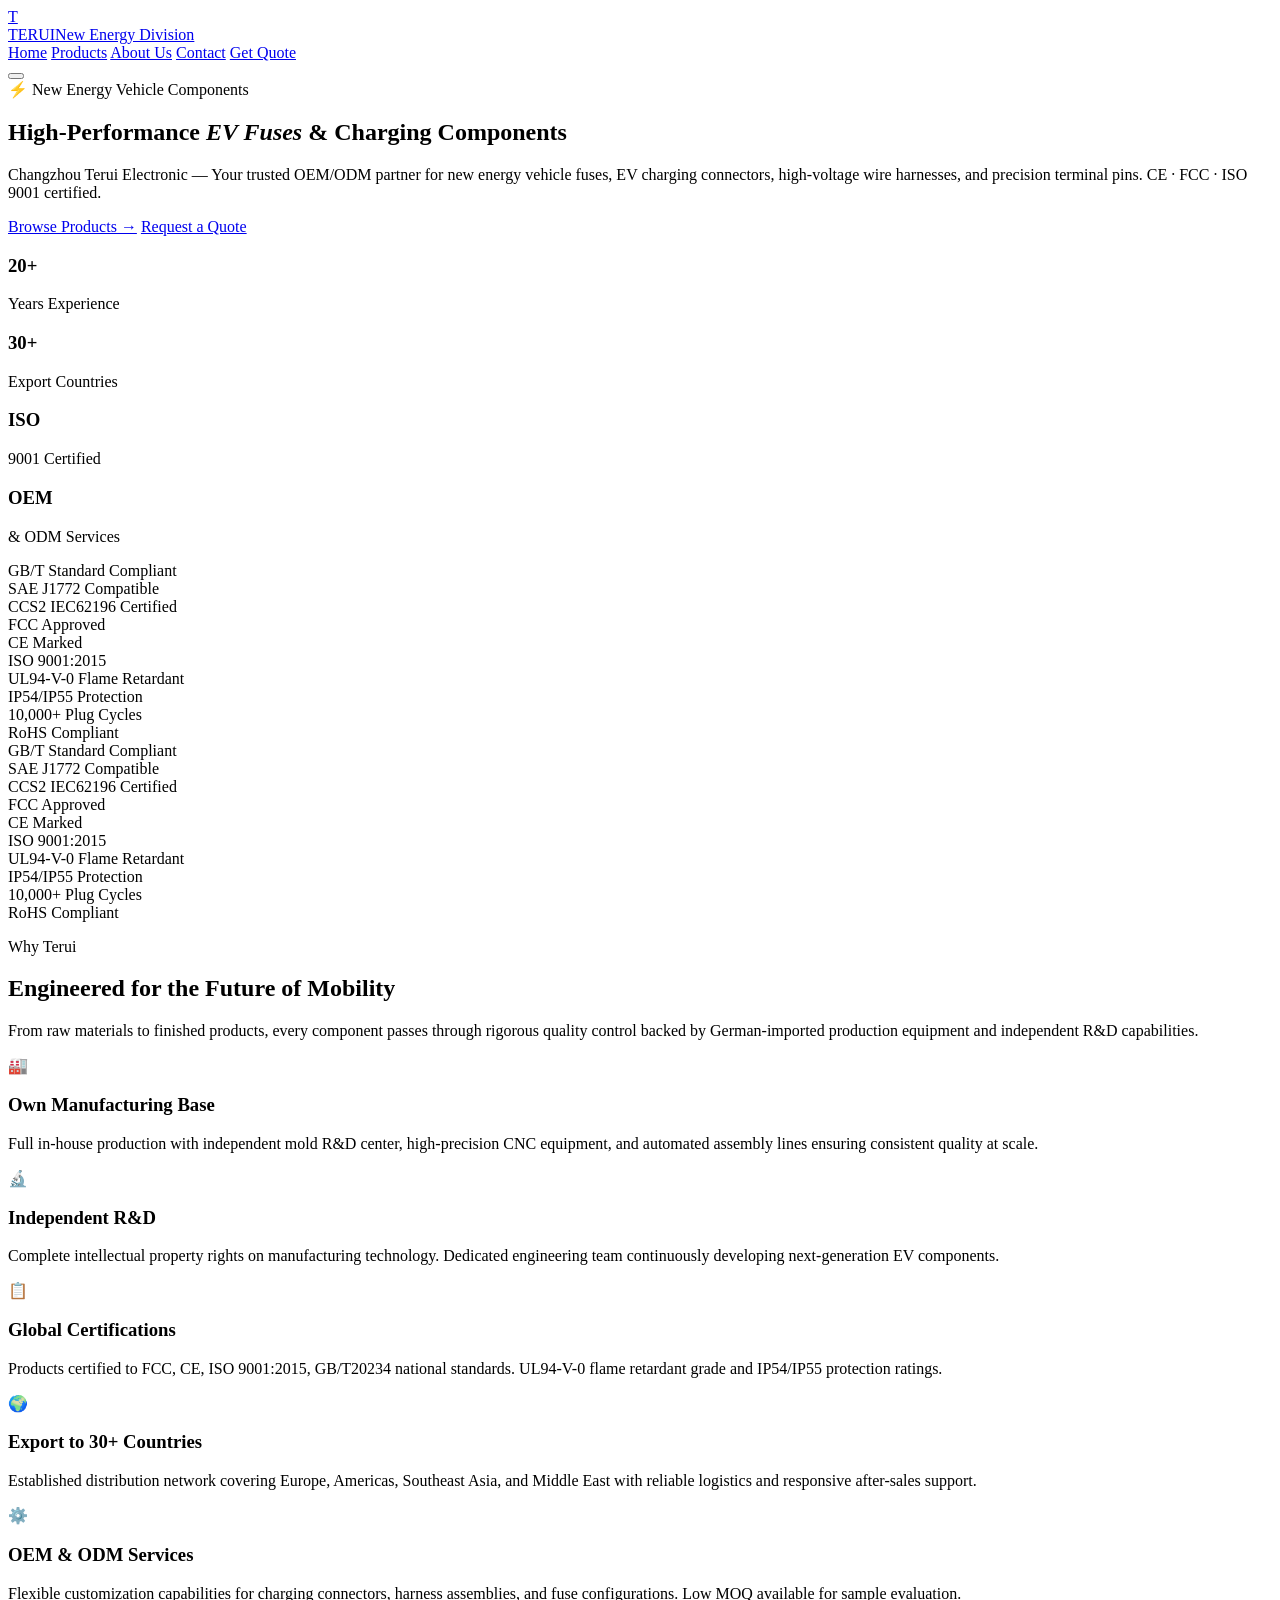
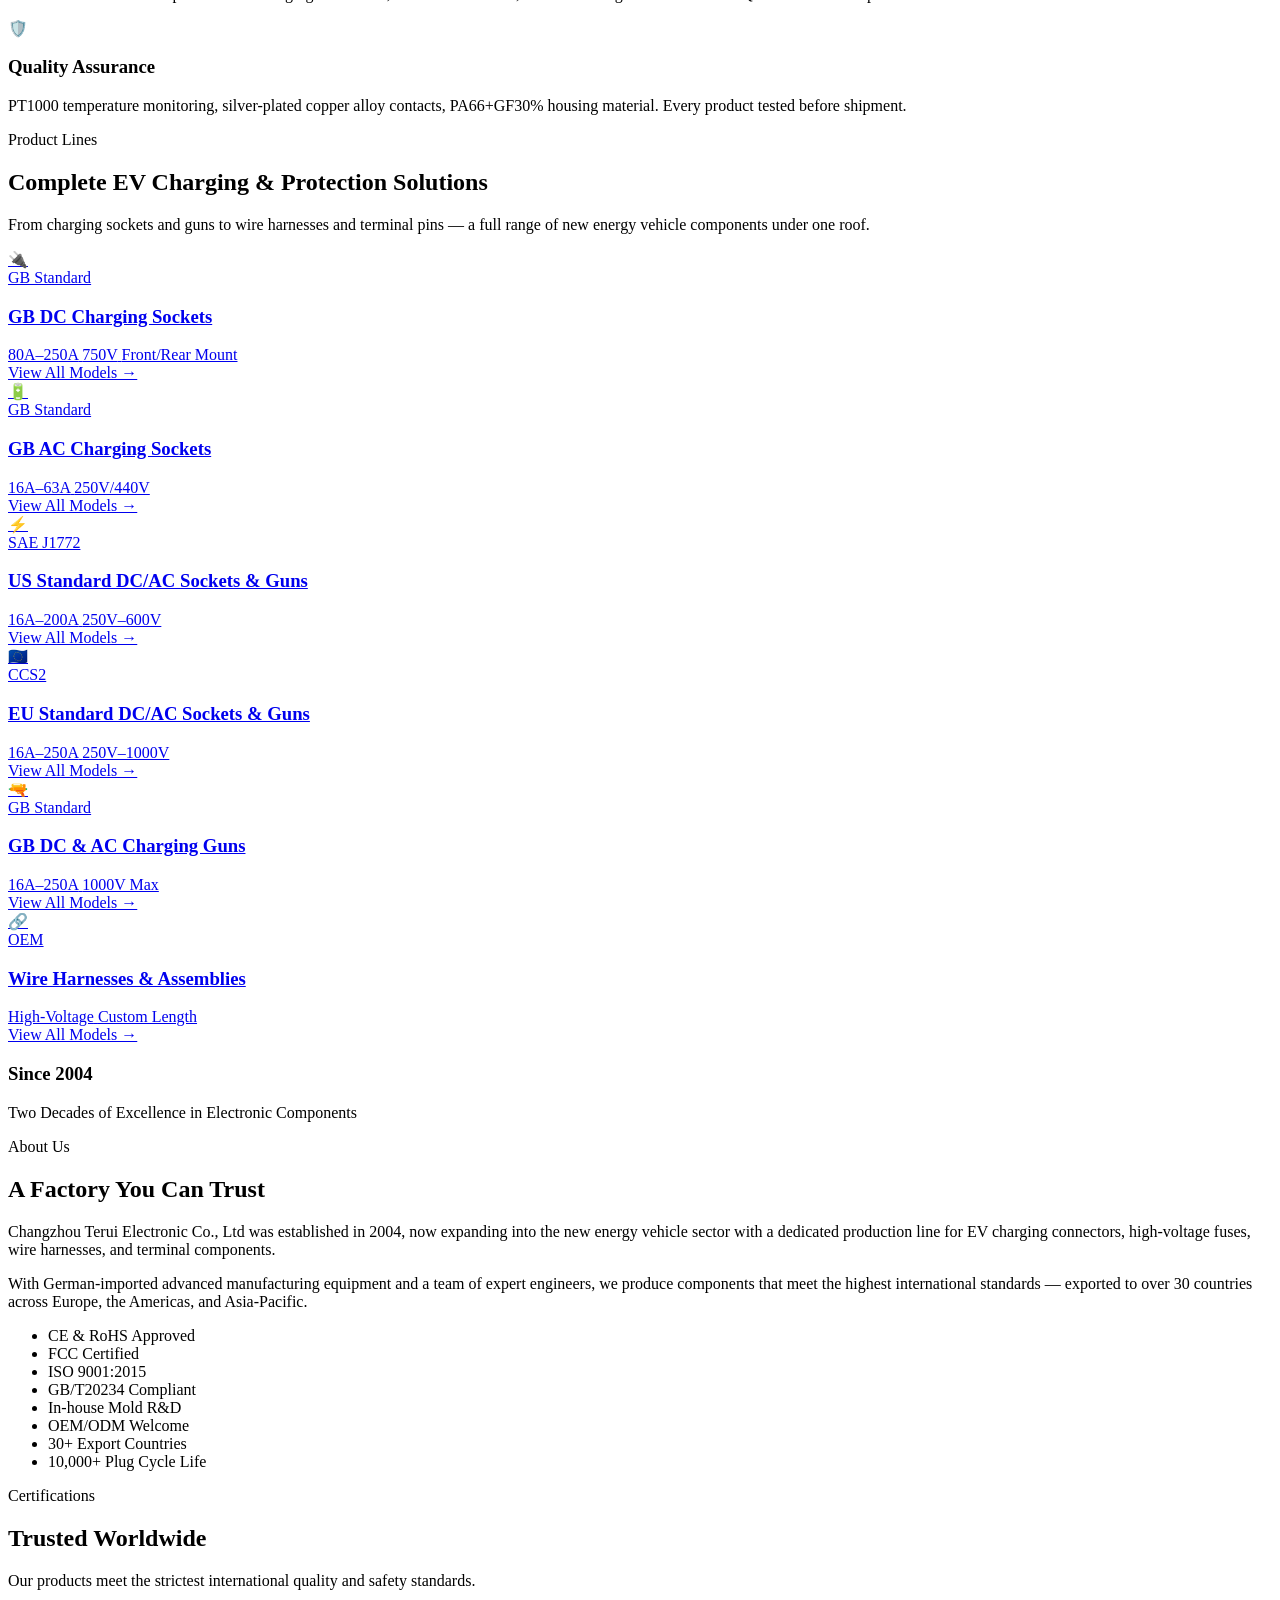
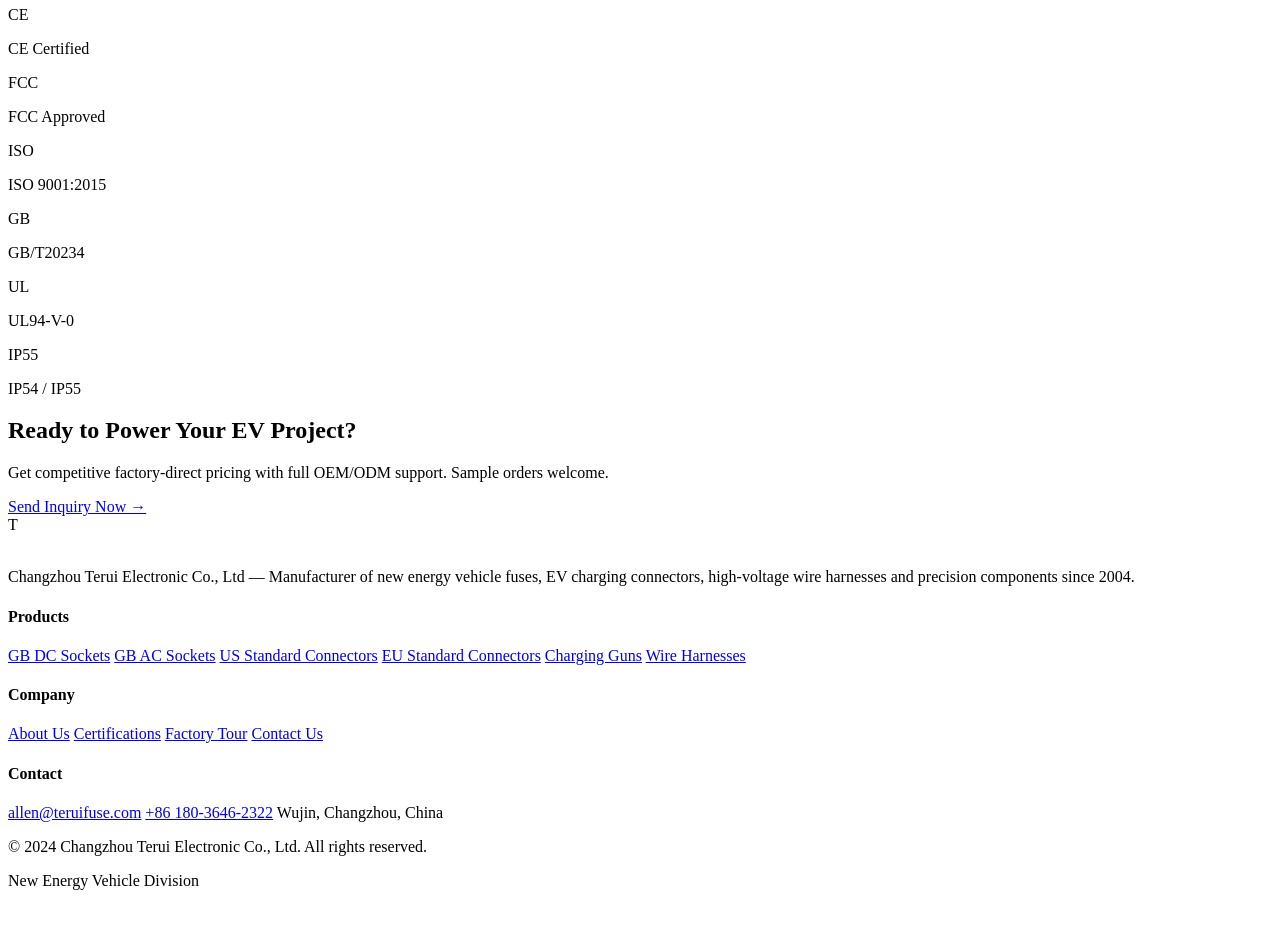
==== index.html @ 3b70ac7d "Add files via upload" ====
<!DOCTYPE html>
<html lang="en">
<head>
  <meta charset="UTF-8">
  <meta name="viewport" content="width=device-width, initial-scale=1.0">
  <title>Changzhou Terui Electronic — New Energy Vehicle Fuse Manufacturer</title>
  <meta name="description" content="Leading manufacturer of new energy vehicle fuses, EV charging connectors, high-voltage wire harnesses, and terminal pins. CE, FCC, ISO 9001 certified. OEM/ODM welcome.">
  <meta name="keywords" content="EV fuse, new energy vehicle fuse, high-voltage fuse, EV charging connector, GB DC socket, CCS2 connector, wire harness, automotive fuse manufacturer, China fuse factory">
  <link rel="stylesheet" href="css/style.css">
  <link rel="icon" type="image/svg+xml" href="data:image/svg+xml,%3Csvg xmlns='http://www.w3.org/2000/svg' viewBox='0 0 32 32'%3E%3Crect width='32' height='32' rx='8' fill='%230B6E4F'/%3E%3Ctext x='50%25' y='55%25' dominant-baseline='middle' text-anchor='middle' font-family='sans-serif' font-weight='800' font-size='16' fill='white'%3ET%3C/text%3E%3C/svg%3E">
</head>
<body>

<!-- HEADER -->
<header class="site-header">
  <div class="container">
    <nav class="nav-inner">
      <a href="index.html" class="logo">
        <div class="logo-icon">T</div>
        <div class="logo-text">TERUI<span>New Energy Division</span></div>
      </a>
      <div class="nav-links">
        <a href="index.html" class="nav-link">Home</a>
        <a href="products.html" class="nav-link">Products</a>
        <a href="about.html" class="nav-link">About Us</a>
        <a href="contact.html" class="nav-link">Contact</a>
        <a href="contact.html" class="nav-link nav-cta">Get Quote</a>
      </div>
      <button class="mobile-toggle" aria-label="Menu">
        <span></span><span></span><span></span>
      </button>
    </nav>
  </div>
</header>

<!-- HERO -->
<section class="hero">
  <div class="hero-grid"></div>
  <div class="hero-glow"></div>
  <div class="container">
    <div class="hero-content">
      <div class="hero-badge">⚡ New Energy Vehicle Components</div>
      <h1>High-Performance <em>EV Fuses</em> & Charging Components</h1>
      <p class="hero-desc">Changzhou Terui Electronic — Your trusted OEM/ODM partner for new energy vehicle fuses, EV charging connectors, high-voltage wire harnesses, and precision terminal pins. CE · FCC · ISO 9001 certified.</p>
      <div class="hero-actions">
        <a href="products.html" class="btn btn-primary">Browse Products →</a>
        <a href="contact.html" class="btn btn-outline">Request a Quote</a>
      </div>
      <div class="hero-stats">
        <div class="hero-stat">
          <h3>20+</h3>
          <p>Years Experience</p>
        </div>
        <div class="hero-stat">
          <h3>30+</h3>
          <p>Export Countries</p>
        </div>
        <div class="hero-stat">
          <h3>ISO</h3>
          <p>9001 Certified</p>
        </div>
        <div class="hero-stat">
          <h3>OEM</h3>
          <p>& ODM Services</p>
        </div>
      </div>
    </div>
  </div>
</section>

<!-- TRUST MARQUEE -->
<div class="marquee-wrapper">
  <div class="marquee-track">
    <div class="marquee-item"><span class="marquee-dot"></span>GB/T Standard Compliant</div>
    <div class="marquee-item"><span class="marquee-dot"></span>SAE J1772 Compatible</div>
    <div class="marquee-item"><span class="marquee-dot"></span>CCS2 IEC62196 Certified</div>
    <div class="marquee-item"><span class="marquee-dot"></span>FCC Approved</div>
    <div class="marquee-item"><span class="marquee-dot"></span>CE Marked</div>
    <div class="marquee-item"><span class="marquee-dot"></span>ISO 9001:2015</div>
    <div class="marquee-item"><span class="marquee-dot"></span>UL94-V-0 Flame Retardant</div>
    <div class="marquee-item"><span class="marquee-dot"></span>IP54/IP55 Protection</div>
    <div class="marquee-item"><span class="marquee-dot"></span>10,000+ Plug Cycles</div>
    <div class="marquee-item"><span class="marquee-dot"></span>RoHS Compliant</div>
    <!-- duplicate for seamless loop -->
    <div class="marquee-item"><span class="marquee-dot"></span>GB/T Standard Compliant</div>
    <div class="marquee-item"><span class="marquee-dot"></span>SAE J1772 Compatible</div>
    <div class="marquee-item"><span class="marquee-dot"></span>CCS2 IEC62196 Certified</div>
    <div class="marquee-item"><span class="marquee-dot"></span>FCC Approved</div>
    <div class="marquee-item"><span class="marquee-dot"></span>CE Marked</div>
    <div class="marquee-item"><span class="marquee-dot"></span>ISO 9001:2015</div>
    <div class="marquee-item"><span class="marquee-dot"></span>UL94-V-0 Flame Retardant</div>
    <div class="marquee-item"><span class="marquee-dot"></span>IP54/IP55 Protection</div>
    <div class="marquee-item"><span class="marquee-dot"></span>10,000+ Plug Cycles</div>
    <div class="marquee-item"><span class="marquee-dot"></span>RoHS Compliant</div>
  </div>
</div>

<!-- WHY CHOOSE US -->
<section class="section" id="features">
  <div class="container">
    <div class="section-header fade-up">
      <p class="section-label">Why Terui</p>
      <h2 class="section-title">Engineered for the Future of Mobility</h2>
      <p class="section-desc">From raw materials to finished products, every component passes through rigorous quality control backed by German-imported production equipment and independent R&D capabilities.</p>
    </div>
    <div class="features-grid">
      <div class="feature-card fade-up">
        <div class="feature-icon">🏭</div>
        <h3>Own Manufacturing Base</h3>
        <p>Full in-house production with independent mold R&D center, high-precision CNC equipment, and automated assembly lines ensuring consistent quality at scale.</p>
      </div>
      <div class="feature-card fade-up">
        <div class="feature-icon">🔬</div>
        <h3>Independent R&D</h3>
        <p>Complete intellectual property rights on manufacturing technology. Dedicated engineering team continuously developing next-generation EV components.</p>
      </div>
      <div class="feature-card fade-up">
        <div class="feature-icon">📋</div>
        <h3>Global Certifications</h3>
        <p>Products certified to FCC, CE, ISO 9001:2015, GB/T20234 national standards. UL94-V-0 flame retardant grade and IP54/IP55 protection ratings.</p>
      </div>
      <div class="feature-card fade-up">
        <div class="feature-icon">🌍</div>
        <h3>Export to 30+ Countries</h3>
        <p>Established distribution network covering Europe, Americas, Southeast Asia, and Middle East with reliable logistics and responsive after-sales support.</p>
      </div>
      <div class="feature-card fade-up">
        <div class="feature-icon">⚙️</div>
        <h3>OEM & ODM Services</h3>
        <p>Flexible customization capabilities for charging connectors, harness assemblies, and fuse configurations. Low MOQ available for sample evaluation.</p>
      </div>
      <div class="feature-card fade-up">
        <div class="feature-icon">🛡️</div>
        <h3>Quality Assurance</h3>
        <p>PT1000 temperature monitoring, silver-plated copper alloy contacts, PA66+GF30% housing material. Every product tested before shipment.</p>
      </div>
    </div>
  </div>
</section>

<!-- PRODUCT CATEGORIES -->
<section class="section section-gray" id="products">
  <div class="container">
    <div class="section-header fade-up">
      <p class="section-label">Product Lines</p>
      <h2 class="section-title">Complete EV Charging & Protection Solutions</h2>
      <p class="section-desc">From charging sockets and guns to wire harnesses and terminal pins — a full range of new energy vehicle components under one roof.</p>
    </div>
    <div class="products-grid">
      <a href="products.html#dc-sockets" class="product-card fade-up">
        <div class="product-thumb">
          <div class="product-icon">🔌</div>
          <span class="product-badge">GB Standard</span>
        </div>
        <div class="product-info">
          <h3>GB DC Charging Sockets</h3>
          <div class="product-specs">
            <span class="product-spec">80A–250A</span>
            <span class="product-spec">750V</span>
            <span class="product-spec">Front/Rear Mount</span>
          </div>
          <span class="product-link">View All Models →</span>
        </div>
      </a>
      <a href="products.html#ac-sockets" class="product-card fade-up">
        <div class="product-thumb">
          <div class="product-icon">🔋</div>
          <span class="product-badge">GB Standard</span>
        </div>
        <div class="product-info">
          <h3>GB AC Charging Sockets</h3>
          <div class="product-specs">
            <span class="product-spec">16A–63A</span>
            <span class="product-spec">250V/440V</span>
          </div>
          <span class="product-link">View All Models →</span>
        </div>
      </a>
      <a href="products.html#us-standard" class="product-card fade-up">
        <div class="product-thumb">
          <div class="product-icon">⚡</div>
          <span class="product-badge">SAE J1772</span>
        </div>
        <div class="product-info">
          <h3>US Standard DC/AC Sockets & Guns</h3>
          <div class="product-specs">
            <span class="product-spec">16A–200A</span>
            <span class="product-spec">250V–600V</span>
          </div>
          <span class="product-link">View All Models →</span>
        </div>
      </a>
      <a href="products.html#eu-standard" class="product-card fade-up">
        <div class="product-thumb">
          <div class="product-icon">🇪🇺</div>
          <span class="product-badge">CCS2</span>
        </div>
        <div class="product-info">
          <h3>EU Standard DC/AC Sockets & Guns</h3>
          <div class="product-specs">
            <span class="product-spec">16A–250A</span>
            <span class="product-spec">250V–1000V</span>
          </div>
          <span class="product-link">View All Models →</span>
        </div>
      </a>
      <a href="products.html#dc-guns" class="product-card fade-up">
        <div class="product-thumb">
          <div class="product-icon">🔫</div>
          <span class="product-badge">GB Standard</span>
        </div>
        <div class="product-info">
          <h3>GB DC & AC Charging Guns</h3>
          <div class="product-specs">
            <span class="product-spec">16A–250A</span>
            <span class="product-spec">1000V Max</span>
          </div>
          <span class="product-link">View All Models →</span>
        </div>
      </a>
      <a href="products.html#harness" class="product-card fade-up">
        <div class="product-thumb">
          <div class="product-icon">🔗</div>
          <span class="product-badge">OEM</span>
        </div>
        <div class="product-info">
          <h3>Wire Harnesses & Assemblies</h3>
          <div class="product-specs">
            <span class="product-spec">High-Voltage</span>
            <span class="product-spec">Custom Length</span>
          </div>
          <span class="product-link">View All Models →</span>
        </div>
      </a>
    </div>
  </div>
</section>

<!-- ABOUT SECTION -->
<section class="section" id="about">
  <div class="container">
    <div class="about-grid">
      <div class="about-image fade-up">
        <div class="about-image-text">
          <h3>Since 2004</h3>
          <p>Two Decades of Excellence in Electronic Components</p>
        </div>
      </div>
      <div class="about-content fade-up">
        <p class="section-label">About Us</p>
        <h2>A Factory You Can Trust</h2>
        <p>Changzhou Terui Electronic Co., Ltd was established in 2004, now expanding into the new energy vehicle sector with a dedicated production line for EV charging connectors, high-voltage fuses, wire harnesses, and terminal components.</p>
        <p>With German-imported advanced manufacturing equipment and a team of expert engineers, we produce components that meet the highest international standards — exported to over 30 countries across Europe, the Americas, and Asia-Pacific.</p>
        <ul class="about-list">
          <li>CE & RoHS Approved</li>
          <li>FCC Certified</li>
          <li>ISO 9001:2015</li>
          <li>GB/T20234 Compliant</li>
          <li>In-house Mold R&D</li>
          <li>OEM/ODM Welcome</li>
          <li>30+ Export Countries</li>
          <li>10,000+ Plug Cycle Life</li>
        </ul>
      </div>
    </div>
  </div>
</section>

<!-- CERTIFICATIONS -->
<section class="section section-dark">
  <div class="container">
    <div class="section-header fade-up">
      <p class="section-label">Certifications</p>
      <h2 class="section-title">Trusted Worldwide</h2>
      <p class="section-desc">Our products meet the strictest international quality and safety standards.</p>
    </div>
    <div class="cert-row fade-up">
      <div class="cert-item">
        <div class="cert-icon">CE</div>
        <p>CE Certified</p>
      </div>
      <div class="cert-item">
        <div class="cert-icon">FCC</div>
        <p>FCC Approved</p>
      </div>
      <div class="cert-item">
        <div class="cert-icon">ISO</div>
        <p>ISO 9001:2015</p>
      </div>
      <div class="cert-item">
        <div class="cert-icon">GB</div>
        <p>GB/T20234</p>
      </div>
      <div class="cert-item">
        <div class="cert-icon">UL</div>
        <p>UL94-V-0</p>
      </div>
      <div class="cert-item">
        <div class="cert-icon">IP55</div>
        <p>IP54 / IP55</p>
      </div>
    </div>
  </div>
</section>

<!-- CTA -->
<section class="section">
  <div class="container">
    <div class="cta-banner fade-up">
      <h2>Ready to Power Your EV Project?</h2>
      <p>Get competitive factory-direct pricing with full OEM/ODM support. Sample orders welcome.</p>
      <a href="contact.html" class="btn btn-primary">Send Inquiry Now →</a>
    </div>
  </div>
</section>

<!-- FOOTER -->
<footer class="site-footer">
  <div class="container">
    <div class="footer-grid">
      <div class="footer-brand">
        <div class="logo">
          <div class="logo-icon">T</div>
          <div class="logo-text" style="color:white">TERUI<span>New Energy Division</span></div>
        </div>
        <p>Changzhou Terui Electronic Co., Ltd — Manufacturer of new energy vehicle fuses, EV charging connectors, high-voltage wire harnesses and precision components since 2004.</p>
      </div>
      <div class="footer-col">
        <h4>Products</h4>
        <a href="products.html#dc-sockets">GB DC Sockets</a>
        <a href="products.html#ac-sockets">GB AC Sockets</a>
        <a href="products.html#us-standard">US Standard Connectors</a>
        <a href="products.html#eu-standard">EU Standard Connectors</a>
        <a href="products.html#dc-guns">Charging Guns</a>
        <a href="products.html#harness">Wire Harnesses</a>
      </div>
      <div class="footer-col">
        <h4>Company</h4>
        <a href="about.html">About Us</a>
        <a href="about.html#certifications">Certifications</a>
        <a href="about.html#factory">Factory Tour</a>
        <a href="contact.html">Contact Us</a>
      </div>
      <div class="footer-col">
        <h4>Contact</h4>
        <a href="mailto:allen@teruifuse.com">allen@teruifuse.com</a>
        <a href="tel:+8618036462322">+86 180-3646-2322</a>
        <a>Wujin, Changzhou, China</a>
      </div>
    </div>
    <div class="footer-bottom">
      <p>&copy; 2024 Changzhou Terui Electronic Co., Ltd. All rights reserved.</p>
      <p>New Energy Vehicle Division</p>
    </div>
  </div>
</footer>

<!-- WhatsApp Float -->
<a href="https://wa.me/8618036462322?text=Hi%2C%20I'm%20interested%20in%20your%20EV%20charging%20products." class="whatsapp-float" target="_blank" rel="noopener" aria-label="Chat on WhatsApp">
  <svg width="28" height="28" viewBox="0 0 24 24" fill="white"><path d="M17.472 14.382c-.297-.149-1.758-.867-2.03-.967-.273-.099-.471-.148-.67.15-.197.297-.767.966-.94 1.164-.173.199-.347.223-.644.075-.297-.15-1.255-.463-2.39-1.475-.883-.788-1.48-1.761-1.653-2.059-.173-.297-.018-.458.13-.606.134-.133.298-.347.446-.52.149-.174.198-.298.298-.497.099-.198.05-.371-.025-.52-.075-.149-.669-1.612-.916-2.207-.242-.579-.487-.5-.669-.51-.173-.008-.371-.01-.57-.01-.198 0-.52.074-.792.372-.272.297-1.04 1.016-1.04 2.479 0 1.462 1.065 2.875 1.213 3.074.149.198 2.096 3.2 5.077 4.487.709.306 1.262.489 1.694.625.712.227 1.36.195 1.871.118.571-.085 1.758-.719 2.006-1.413.248-.694.248-1.289.173-1.413-.074-.124-.272-.198-.57-.347m-5.421 7.403h-.004a9.87 9.87 0 01-5.031-1.378l-.361-.214-3.741.982.998-3.648-.235-.374a9.86 9.86 0 01-1.51-5.26c.001-5.45 4.436-9.884 9.888-9.884 2.64 0 5.122 1.03 6.988 2.898a9.825 9.825 0 012.893 6.994c-.003 5.45-4.437 9.884-9.885 9.884m8.413-18.297A11.815 11.815 0 0012.05 0C5.495 0 .16 5.335.157 11.892c0 2.096.547 4.142 1.588 5.945L.057 24l6.305-1.654a11.882 11.882 0 005.683 1.448h.005c6.554 0 11.89-5.335 11.893-11.893a11.821 11.821 0 00-3.48-8.413z"/></svg>
</a>

<script src="js/main.js"></script>
</body>
</html>
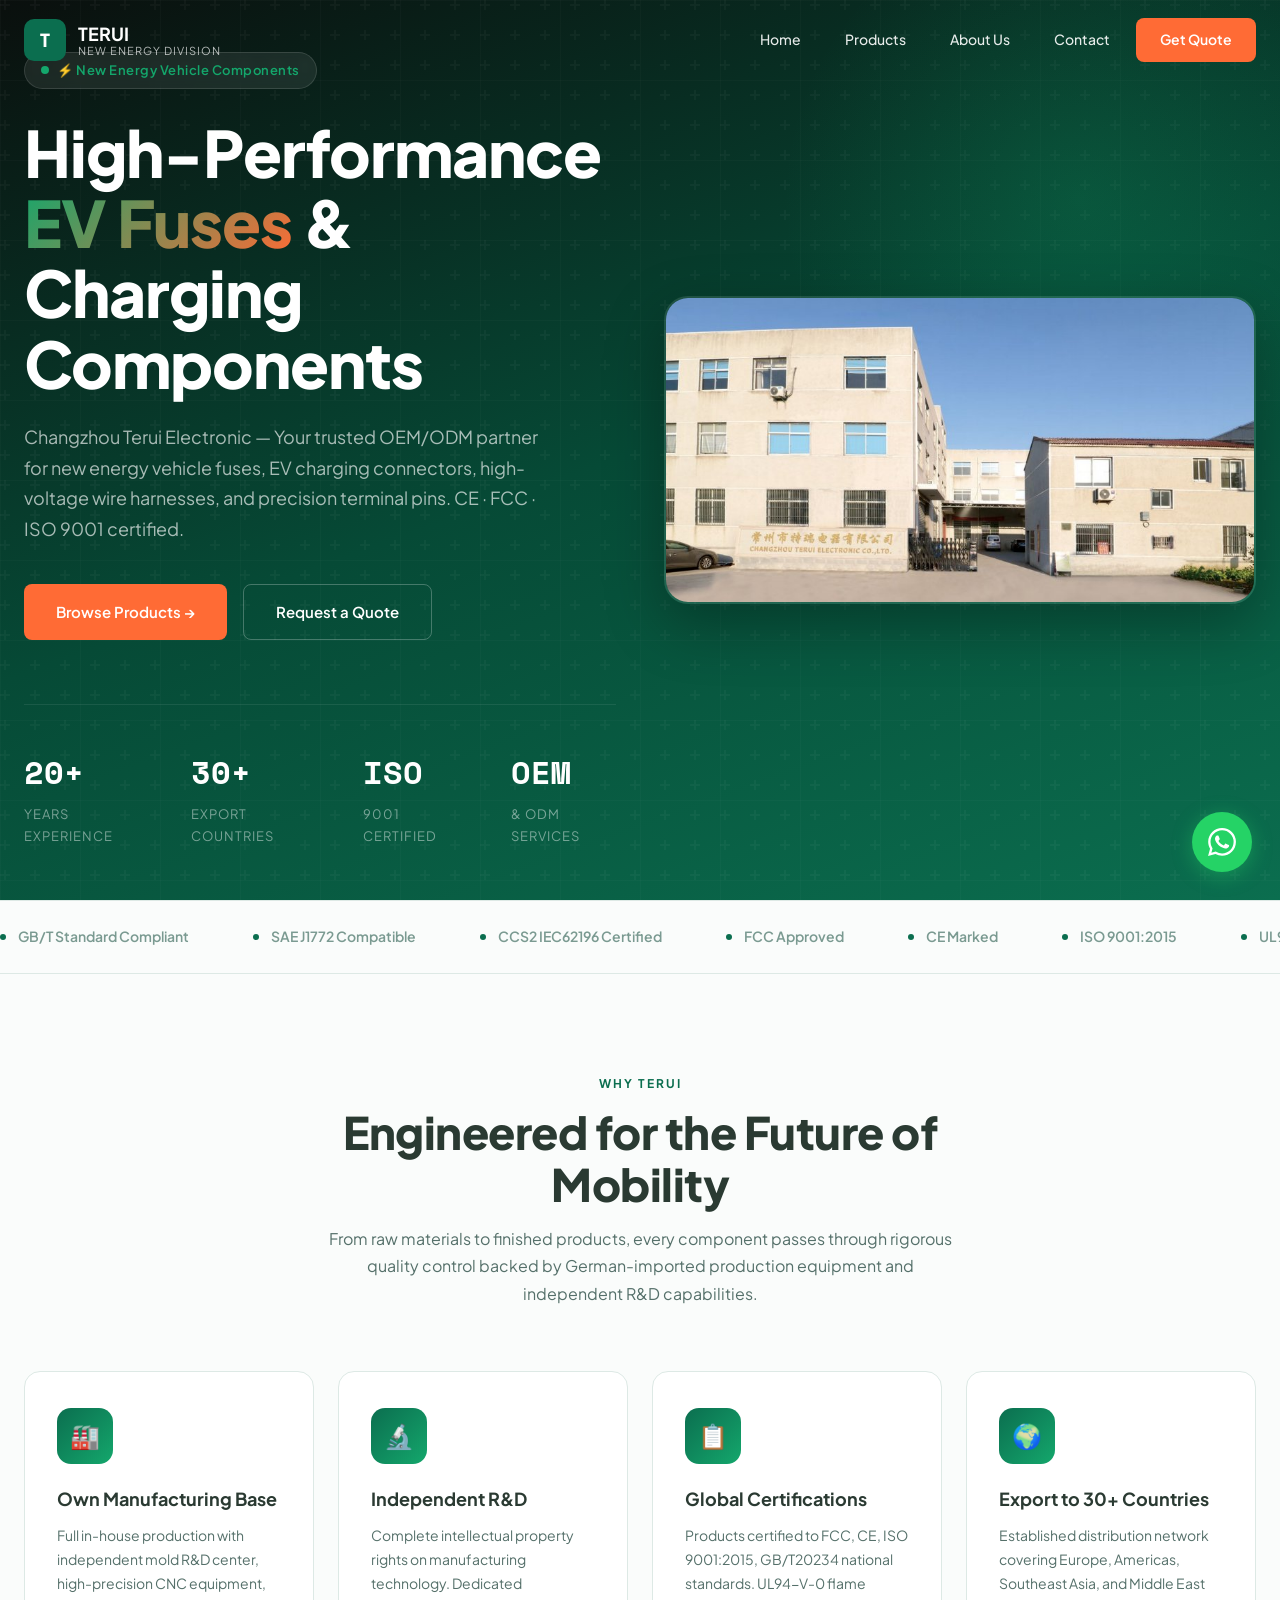
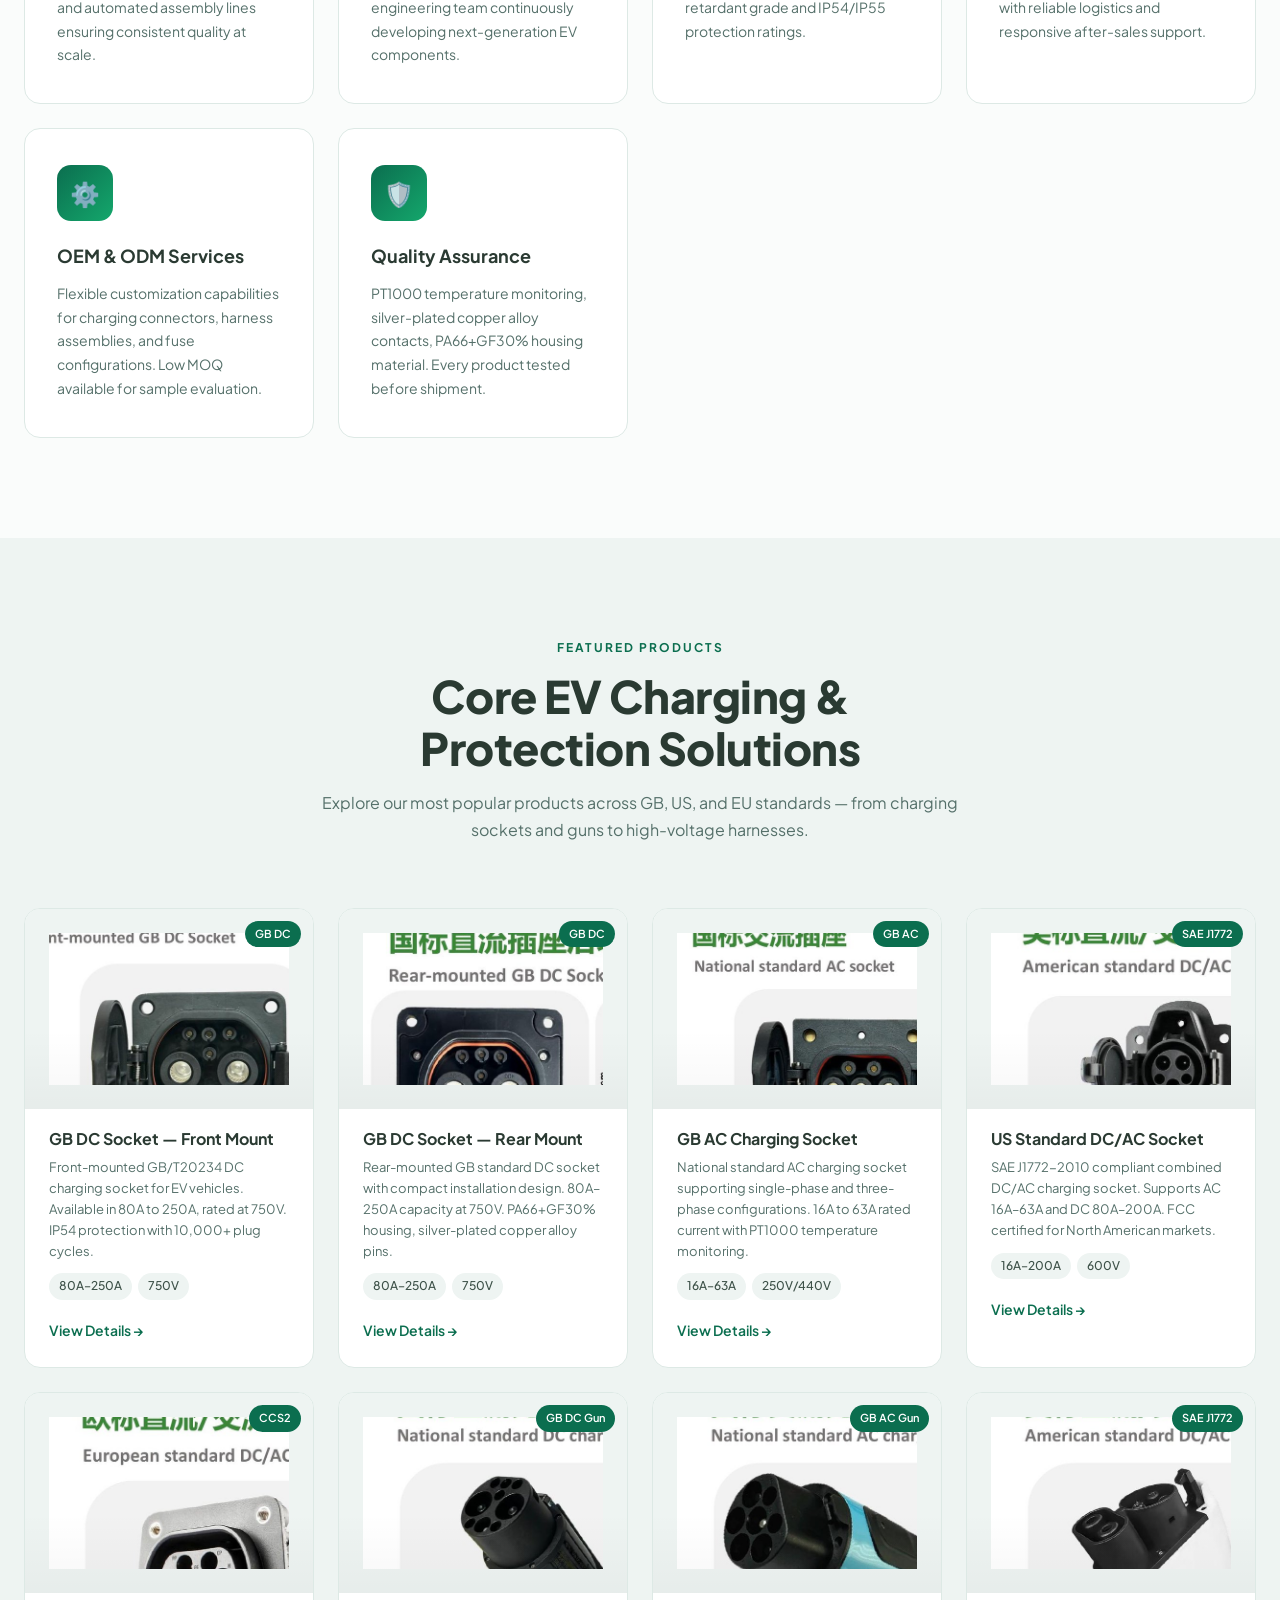
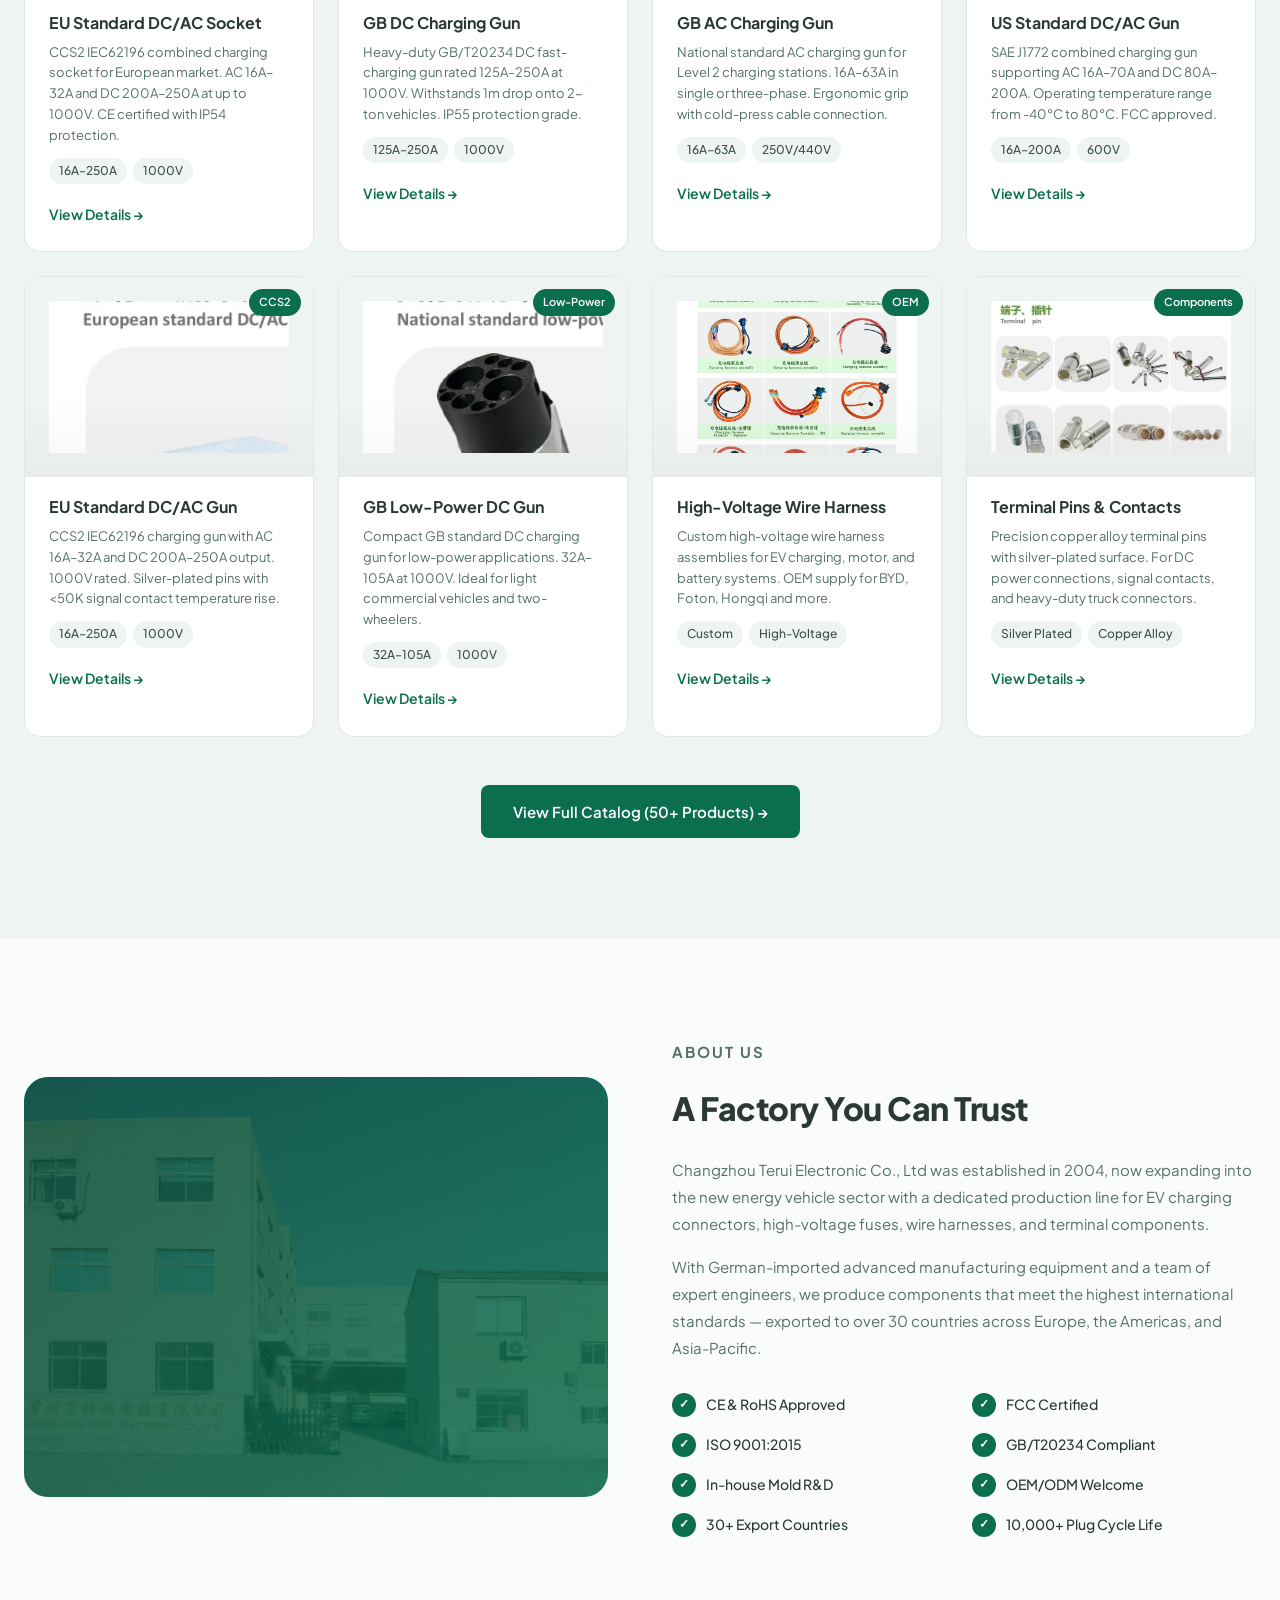
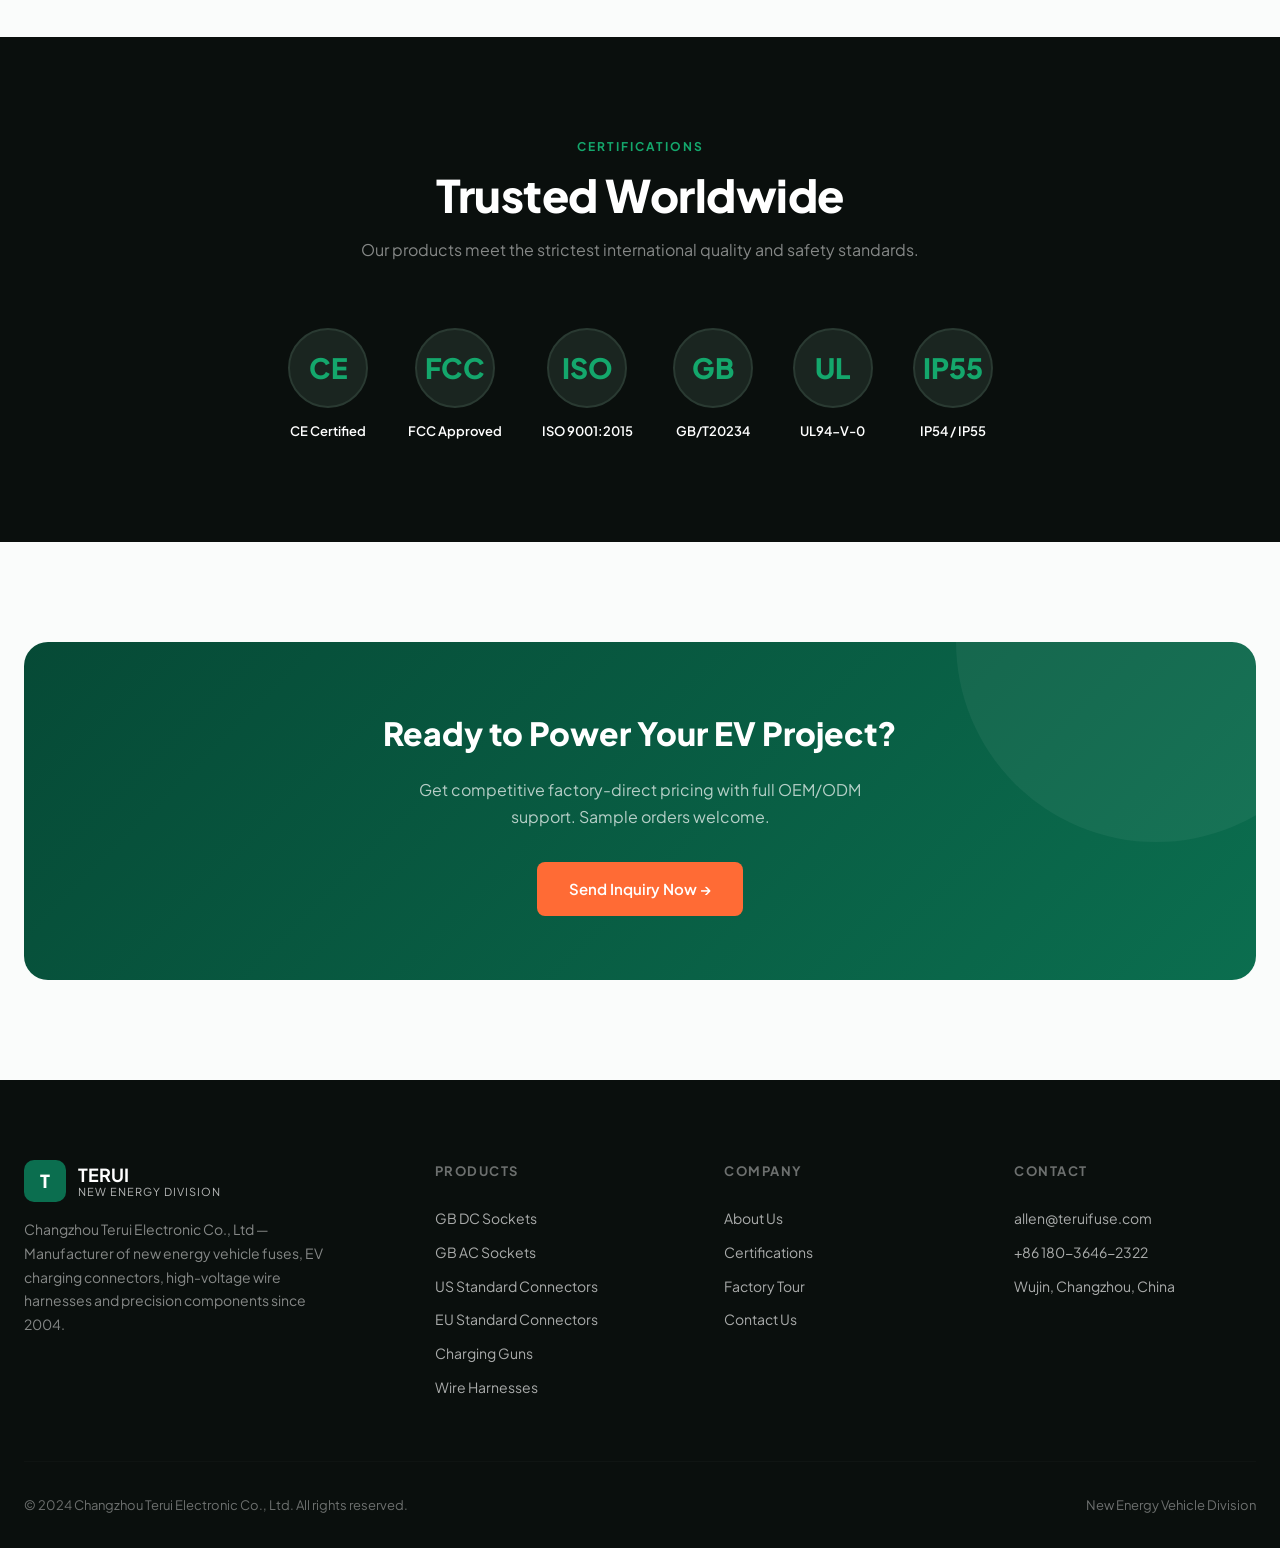
==== commit 5a886ab3: "Add files via upload" ====
--- a/index.html
+++ b/index.html
@@ -38,31 +38,36 @@
   <div class="hero-grid"></div>
   <div class="hero-glow"></div>
   <div class="container">
-    <div class="hero-content">
-      <div class="hero-badge">⚡ New Energy Vehicle Components</div>
-      <h1>High-Performance <em>EV Fuses</em> & Charging Components</h1>
-      <p class="hero-desc">Changzhou Terui Electronic — Your trusted OEM/ODM partner for new energy vehicle fuses, EV charging connectors, high-voltage wire harnesses, and precision terminal pins. CE · FCC · ISO 9001 certified.</p>
-      <div class="hero-actions">
-        <a href="products.html" class="btn btn-primary">Browse Products →</a>
-        <a href="contact.html" class="btn btn-outline">Request a Quote</a>
-      </div>
-      <div class="hero-stats">
-        <div class="hero-stat">
-          <h3>20+</h3>
-          <p>Years Experience</p>
-        </div>
-        <div class="hero-stat">
-          <h3>30+</h3>
-          <p>Export Countries</p>
-        </div>
-        <div class="hero-stat">
-          <h3>ISO</h3>
-          <p>9001 Certified</p>
-        </div>
-        <div class="hero-stat">
-          <h3>OEM</h3>
-          <p>& ODM Services</p>
-        </div>
+    <div class="hero-split">
+      <div class="hero-content">
+        <div class="hero-badge">⚡ New Energy Vehicle Components</div>
+        <h1>High-Performance <em>EV Fuses</em> & Charging Components</h1>
+        <p class="hero-desc">Changzhou Terui Electronic — Your trusted OEM/ODM partner for new energy vehicle fuses, EV charging connectors, high-voltage wire harnesses, and precision terminal pins. CE · FCC · ISO 9001 certified.</p>
+        <div class="hero-actions">
+          <a href="products.html" class="btn btn-primary">Browse Products →</a>
+          <a href="contact.html" class="btn btn-outline">Request a Quote</a>
+        </div>
+        <div class="hero-stats">
+          <div class="hero-stat">
+            <h3>20+</h3>
+            <p>Years Experience</p>
+          </div>
+          <div class="hero-stat">
+            <h3>30+</h3>
+            <p>Export Countries</p>
+          </div>
+          <div class="hero-stat">
+            <h3>ISO</h3>
+            <p>9001 Certified</p>
+          </div>
+          <div class="hero-stat">
+            <h3>OEM</h3>
+            <p>& ODM Services</p>
+          </div>
+        </div>
+      </div>
+      <div class="hero-image">
+        <img src="images/factory-building.png" alt="Changzhou Terui Electronic Factory">
       </div>
     </div>
   </div>
@@ -138,100 +143,139 @@
   </div>
 </section>
 
-<!-- PRODUCT CATEGORIES -->
+<!-- FEATURED PRODUCTS -->
 <section class="section section-gray" id="products">
   <div class="container">
     <div class="section-header fade-up">
-      <p class="section-label">Product Lines</p>
-      <h2 class="section-title">Complete EV Charging & Protection Solutions</h2>
-      <p class="section-desc">From charging sockets and guns to wire harnesses and terminal pins — a full range of new energy vehicle components under one roof.</p>
-    </div>
-    <div class="products-grid">
+      <p class="section-label">Featured Products</p>
+      <h2 class="section-title">Core EV Charging & Protection Solutions</h2>
+      <p class="section-desc">Explore our most popular products across GB, US, and EU standards — from charging sockets and guns to high-voltage harnesses.</p>
+    </div>
+    <div class="products-grid" style="grid-template-columns: repeat(auto-fill, minmax(260px, 1fr))">
+
       <a href="products.html#dc-sockets" class="product-card fade-up">
-        <div class="product-thumb">
-          <div class="product-icon">🔌</div>
-          <span class="product-badge">GB Standard</span>
-        </div>
-        <div class="product-info">
-          <h3>GB DC Charging Sockets</h3>
-          <div class="product-specs">
-            <span class="product-spec">80A–250A</span>
-            <span class="product-spec">750V</span>
-            <span class="product-spec">Front/Rear Mount</span>
-          </div>
-          <span class="product-link">View All Models →</span>
-        </div>
-      </a>
+        <div class="product-thumb"><img src="images/feat-gb-dc-socket-front.jpg" alt="GB DC Socket Front-Mount"><span class="product-badge">GB DC</span></div>
+        <div class="product-info">
+          <h3>GB DC Socket — Front Mount</h3>
+          <p style="font-size:13px;color:var(--gray-600);margin-bottom:12px;line-height:1.6">Front-mounted GB/T20234 DC charging socket for EV vehicles. Available in 80A to 250A, rated at 750V. IP54 protection with 10,000+ plug cycles.</p>
+          <div class="product-specs"><span class="product-spec">80A–250A</span><span class="product-spec">750V</span></div>
+          <span class="product-link">View Details →</span>
+        </div>
+      </a>
+
+      <a href="products.html#dc-sockets" class="product-card fade-up">
+        <div class="product-thumb"><img src="images/feat-gb-dc-socket-rear.jpg" alt="GB DC Socket Rear-Mount"><span class="product-badge">GB DC</span></div>
+        <div class="product-info">
+          <h3>GB DC Socket — Rear Mount</h3>
+          <p style="font-size:13px;color:var(--gray-600);margin-bottom:12px;line-height:1.6">Rear-mounted GB standard DC socket with compact installation design. 80A–250A capacity at 750V. PA66+GF30% housing, silver-plated copper alloy pins.</p>
+          <div class="product-specs"><span class="product-spec">80A–250A</span><span class="product-spec">750V</span></div>
+          <span class="product-link">View Details →</span>
+        </div>
+      </a>
+
       <a href="products.html#ac-sockets" class="product-card fade-up">
-        <div class="product-thumb">
-          <div class="product-icon">🔋</div>
-          <span class="product-badge">GB Standard</span>
-        </div>
-        <div class="product-info">
-          <h3>GB AC Charging Sockets</h3>
-          <div class="product-specs">
-            <span class="product-spec">16A–63A</span>
-            <span class="product-spec">250V/440V</span>
-          </div>
-          <span class="product-link">View All Models →</span>
-        </div>
-      </a>
+        <div class="product-thumb"><img src="images/feat-gb-ac-socket.jpg" alt="GB AC Socket"><span class="product-badge">GB AC</span></div>
+        <div class="product-info">
+          <h3>GB AC Charging Socket</h3>
+          <p style="font-size:13px;color:var(--gray-600);margin-bottom:12px;line-height:1.6">National standard AC charging socket supporting single-phase and three-phase configurations. 16A to 63A rated current with PT1000 temperature monitoring.</p>
+          <div class="product-specs"><span class="product-spec">16A–63A</span><span class="product-spec">250V/440V</span></div>
+          <span class="product-link">View Details →</span>
+        </div>
+      </a>
+
       <a href="products.html#us-standard" class="product-card fade-up">
-        <div class="product-thumb">
-          <div class="product-icon">⚡</div>
-          <span class="product-badge">SAE J1772</span>
-        </div>
-        <div class="product-info">
-          <h3>US Standard DC/AC Sockets & Guns</h3>
-          <div class="product-specs">
-            <span class="product-spec">16A–200A</span>
-            <span class="product-spec">250V–600V</span>
-          </div>
-          <span class="product-link">View All Models →</span>
-        </div>
-      </a>
+        <div class="product-thumb"><img src="images/feat-us-socket.jpg" alt="US Standard Socket"><span class="product-badge">SAE J1772</span></div>
+        <div class="product-info">
+          <h3>US Standard DC/AC Socket</h3>
+          <p style="font-size:13px;color:var(--gray-600);margin-bottom:12px;line-height:1.6">SAE J1772-2010 compliant combined DC/AC charging socket. Supports AC 16A–63A and DC 80A–200A. FCC certified for North American markets.</p>
+          <div class="product-specs"><span class="product-spec">16A–200A</span><span class="product-spec">600V</span></div>
+          <span class="product-link">View Details →</span>
+        </div>
+      </a>
+
       <a href="products.html#eu-standard" class="product-card fade-up">
-        <div class="product-thumb">
-          <div class="product-icon">🇪🇺</div>
-          <span class="product-badge">CCS2</span>
-        </div>
-        <div class="product-info">
-          <h3>EU Standard DC/AC Sockets & Guns</h3>
-          <div class="product-specs">
-            <span class="product-spec">16A–250A</span>
-            <span class="product-spec">250V–1000V</span>
-          </div>
-          <span class="product-link">View All Models →</span>
-        </div>
-      </a>
+        <div class="product-thumb"><img src="images/feat-eu-socket.jpg" alt="EU Standard Socket"><span class="product-badge">CCS2</span></div>
+        <div class="product-info">
+          <h3>EU Standard DC/AC Socket</h3>
+          <p style="font-size:13px;color:var(--gray-600);margin-bottom:12px;line-height:1.6">CCS2 IEC62196 combined charging socket for European market. AC 16A–32A and DC 200A–250A at up to 1000V. CE certified with IP54 protection.</p>
+          <div class="product-specs"><span class="product-spec">16A–250A</span><span class="product-spec">1000V</span></div>
+          <span class="product-link">View Details →</span>
+        </div>
+      </a>
+
       <a href="products.html#dc-guns" class="product-card fade-up">
-        <div class="product-thumb">
-          <div class="product-icon">🔫</div>
-          <span class="product-badge">GB Standard</span>
-        </div>
-        <div class="product-info">
-          <h3>GB DC & AC Charging Guns</h3>
-          <div class="product-specs">
-            <span class="product-spec">16A–250A</span>
-            <span class="product-spec">1000V Max</span>
-          </div>
-          <span class="product-link">View All Models →</span>
-        </div>
-      </a>
+        <div class="product-thumb"><img src="images/feat-gb-dc-gun.jpg" alt="GB DC Charging Gun"><span class="product-badge">GB DC Gun</span></div>
+        <div class="product-info">
+          <h3>GB DC Charging Gun</h3>
+          <p style="font-size:13px;color:var(--gray-600);margin-bottom:12px;line-height:1.6">Heavy-duty GB/T20234 DC fast-charging gun rated 125A–250A at 1000V. Withstands 1m drop onto 2-ton vehicles. IP55 protection grade.</p>
+          <div class="product-specs"><span class="product-spec">125A–250A</span><span class="product-spec">1000V</span></div>
+          <span class="product-link">View Details →</span>
+        </div>
+      </a>
+
+      <a href="products.html#dc-guns" class="product-card fade-up">
+        <div class="product-thumb"><img src="images/feat-gb-ac-gun.jpg" alt="GB AC Charging Gun"><span class="product-badge">GB AC Gun</span></div>
+        <div class="product-info">
+          <h3>GB AC Charging Gun</h3>
+          <p style="font-size:13px;color:var(--gray-600);margin-bottom:12px;line-height:1.6">National standard AC charging gun for Level 2 charging stations. 16A–63A in single or three-phase. Ergonomic grip with cold-press cable connection.</p>
+          <div class="product-specs"><span class="product-spec">16A–63A</span><span class="product-spec">250V/440V</span></div>
+          <span class="product-link">View Details →</span>
+        </div>
+      </a>
+
+      <a href="products.html#us-standard" class="product-card fade-up">
+        <div class="product-thumb"><img src="images/feat-us-gun.jpg" alt="US Standard Charging Gun"><span class="product-badge">SAE J1772</span></div>
+        <div class="product-info">
+          <h3>US Standard DC/AC Gun</h3>
+          <p style="font-size:13px;color:var(--gray-600);margin-bottom:12px;line-height:1.6">SAE J1772 combined charging gun supporting AC 16A–70A and DC 80A–200A. Operating temperature range from -40°C to 80°C. FCC approved.</p>
+          <div class="product-specs"><span class="product-spec">16A–200A</span><span class="product-spec">600V</span></div>
+          <span class="product-link">View Details →</span>
+        </div>
+      </a>
+
+      <a href="products.html#eu-standard" class="product-card fade-up">
+        <div class="product-thumb"><img src="images/feat-eu-gun.jpg" alt="EU Standard Charging Gun"><span class="product-badge">CCS2</span></div>
+        <div class="product-info">
+          <h3>EU Standard DC/AC Gun</h3>
+          <p style="font-size:13px;color:var(--gray-600);margin-bottom:12px;line-height:1.6">CCS2 IEC62196 charging gun with AC 16A–32A and DC 200A–250A output. 1000V rated. Silver-plated pins with &lt;50K signal contact temperature rise.</p>
+          <div class="product-specs"><span class="product-spec">16A–250A</span><span class="product-spec">1000V</span></div>
+          <span class="product-link">View Details →</span>
+        </div>
+      </a>
+
+      <a href="products.html" class="product-card fade-up">
+        <div class="product-thumb"><img src="images/feat-lowpower-gun.jpg" alt="Low-Power DC Gun"><span class="product-badge">Low-Power</span></div>
+        <div class="product-info">
+          <h3>GB Low-Power DC Gun</h3>
+          <p style="font-size:13px;color:var(--gray-600);margin-bottom:12px;line-height:1.6">Compact GB standard DC charging gun for low-power applications. 32A–105A at 1000V. Ideal for light commercial vehicles and two-wheelers.</p>
+          <div class="product-specs"><span class="product-spec">32A–105A</span><span class="product-spec">1000V</span></div>
+          <span class="product-link">View Details →</span>
+        </div>
+      </a>
+
       <a href="products.html#harness" class="product-card fade-up">
-        <div class="product-thumb">
-          <div class="product-icon">🔗</div>
-          <span class="product-badge">OEM</span>
-        </div>
-        <div class="product-info">
-          <h3>Wire Harnesses & Assemblies</h3>
-          <div class="product-specs">
-            <span class="product-spec">High-Voltage</span>
-            <span class="product-spec">Custom Length</span>
-          </div>
-          <span class="product-link">View All Models →</span>
-        </div>
-      </a>
+        <div class="product-thumb"><img src="images/harness-1.jpg" alt="Wire Harness Assembly"><span class="product-badge">OEM</span></div>
+        <div class="product-info">
+          <h3>High-Voltage Wire Harness</h3>
+          <p style="font-size:13px;color:var(--gray-600);margin-bottom:12px;line-height:1.6">Custom high-voltage wire harness assemblies for EV charging, motor, and battery systems. OEM supply for BYD, Foton, Hongqi and more.</p>
+          <div class="product-specs"><span class="product-spec">Custom</span><span class="product-spec">High-Voltage</span></div>
+          <span class="product-link">View Details →</span>
+        </div>
+      </a>
+
+      <a href="products.html" class="product-card fade-up">
+        <div class="product-thumb"><img src="images/feat-terminal-pins.jpg" alt="Terminal Pins"><span class="product-badge">Components</span></div>
+        <div class="product-info">
+          <h3>Terminal Pins & Contacts</h3>
+          <p style="font-size:13px;color:var(--gray-600);margin-bottom:12px;line-height:1.6">Precision copper alloy terminal pins with silver-plated surface. For DC power connections, signal contacts, and heavy-duty truck connectors.</p>
+          <div class="product-specs"><span class="product-spec">Silver Plated</span><span class="product-spec">Copper Alloy</span></div>
+          <span class="product-link">View Details →</span>
+        </div>
+      </a>
+
+    </div>
+    <div style="text-align:center;margin-top:48px" class="fade-up">
+      <a href="products.html" class="btn btn-green">View Full Catalog (50+ Products) →</a>
     </div>
   </div>
 </section>
@@ -240,11 +284,8 @@
 <section class="section" id="about">
   <div class="container">
     <div class="about-grid">
-      <div class="about-image fade-up">
-        <div class="about-image-text">
-          <h3>Since 2004</h3>
-          <p>Two Decades of Excellence in Electronic Components</p>
-        </div>
+      <div class="about-image fade-up" style="background:none;border:none">
+        <img src="images/factory-building.png" alt="Changzhou Terui Electronic Factory" style="width:100%;height:100%;object-fit:cover;border-radius:var(--radius-xl)">
       </div>
       <div class="about-content fade-up">
         <p class="section-label">About Us</p>
--- a/css/style.css
+++ b/css/style.css
@@ -0,0 +1,988 @@
+/* ============================================
+   TERUI NEW ENERGY — Global Stylesheet
+   ============================================ */
+
+@import url('https://fonts.googleapis.com/css2?family=Plus+Jakarta+Sans:wght@300;400;500;600;700;800&family=Space+Mono:wght@400;700&display=swap');
+
+:root {
+  --primary: #0B6E4F;
+  --primary-light: #14A76C;
+  --primary-dark: #064A36;
+  --accent: #FF6B35;
+  --accent-light: #FF8F66;
+  --dark: #0A0F0D;
+  --dark-surface: #121A16;
+  --dark-card: #1A2520;
+  --gray-900: #1B2721;
+  --gray-800: #2A3A32;
+  --gray-700: #3D5148;
+  --gray-600: #55706A;
+  --gray-500: #7A9A91;
+  --gray-400: #9DB8B0;
+  --gray-300: #C1D6CF;
+  --gray-200: #DDE9E5;
+  --gray-100: #EEF4F2;
+  --white: #FAFCFB;
+  --font-main: 'Plus Jakarta Sans', -apple-system, sans-serif;
+  --font-mono: 'Space Mono', monospace;
+  --shadow-sm: 0 1px 3px rgba(0,0,0,0.12);
+  --shadow-md: 0 4px 16px rgba(0,0,0,0.1);
+  --shadow-lg: 0 12px 40px rgba(0,0,0,0.15);
+  --shadow-xl: 0 24px 60px rgba(0,0,0,0.2);
+  --radius: 8px;
+  --radius-lg: 16px;
+  --radius-xl: 24px;
+  --transition: 0.3s cubic-bezier(0.4, 0, 0.2, 1);
+  --max-width: 1280px;
+}
+
+*, *::before, *::after { box-sizing: border-box; margin: 0; padding: 0; }
+
+html { scroll-behavior: smooth; font-size: 16px; }
+
+body {
+  font-family: var(--font-main);
+  color: var(--gray-800);
+  background: var(--white);
+  line-height: 1.7;
+  -webkit-font-smoothing: antialiased;
+  overflow-x: hidden;
+}
+
+img { max-width: 100%; display: block; }
+a { text-decoration: none; color: inherit; transition: var(--transition); }
+ul { list-style: none; }
+
+.container {
+  width: 100%;
+  max-width: var(--max-width);
+  margin: 0 auto;
+  padding: 0 24px;
+}
+
+/* ---- HEADER / NAV ---- */
+.site-header {
+  position: fixed;
+  top: 0;
+  left: 0;
+  width: 100%;
+  z-index: 1000;
+  transition: var(--transition);
+  background: transparent;
+}
+.site-header.scrolled {
+  background: rgba(255,255,255,0.95);
+  backdrop-filter: blur(12px);
+  box-shadow: var(--shadow-sm);
+}
+.site-header.scrolled .nav-link { color: var(--gray-800); }
+.site-header.scrolled .logo-text { color: var(--primary-dark); }
+
+.nav-inner {
+  display: flex;
+  align-items: center;
+  justify-content: space-between;
+  height: 80px;
+}
+
+.logo {
+  display: flex;
+  align-items: center;
+  gap: 12px;
+}
+.logo-icon {
+  width: 42px;
+  height: 42px;
+  background: var(--primary);
+  border-radius: 10px;
+  display: flex;
+  align-items: center;
+  justify-content: center;
+  color: white;
+  font-weight: 800;
+  font-size: 18px;
+}
+.logo-text {
+  font-size: 18px;
+  font-weight: 700;
+  color: white;
+  line-height: 1.2;
+  transition: var(--transition);
+}
+.logo-text span { display: block; font-size: 11px; font-weight: 400; opacity: 0.7; letter-spacing: 1px; text-transform: uppercase; }
+
+.nav-links {
+  display: flex;
+  align-items: center;
+  gap: 8px;
+}
+.nav-link {
+  padding: 8px 18px;
+  font-size: 14px;
+  font-weight: 500;
+  color: rgba(255,255,255,0.9);
+  border-radius: var(--radius);
+  transition: var(--transition);
+}
+.nav-link:hover { background: rgba(255,255,255,0.1); }
+.site-header.scrolled .nav-link:hover { background: var(--gray-100); }
+
+.nav-cta {
+  background: var(--accent) !important;
+  color: white !important;
+  padding: 10px 24px !important;
+  font-weight: 600 !important;
+  border-radius: var(--radius) !important;
+}
+.nav-cta:hover { background: var(--accent-light) !important; transform: translateY(-1px); }
+
+.mobile-toggle {
+  display: none;
+  background: none;
+  border: none;
+  cursor: pointer;
+  width: 40px;
+  height: 40px;
+  position: relative;
+}
+.mobile-toggle span {
+  display: block;
+  width: 24px;
+  height: 2px;
+  background: white;
+  margin: 6px auto;
+  transition: var(--transition);
+}
+.site-header.scrolled .mobile-toggle span { background: var(--gray-800); }
+
+/* ---- HERO ---- */
+.hero {
+  position: relative;
+  min-height: 100vh;
+  display: flex;
+  align-items: center;
+  background: linear-gradient(160deg, var(--dark) 0%, var(--primary-dark) 50%, var(--primary) 100%);
+  overflow: hidden;
+}
+.hero::before {
+  content: '';
+  position: absolute;
+  inset: 0;
+  background: url("data:image/svg+xml,%3Csvg width='60' height='60' viewBox='0 0 60 60' xmlns='http://www.w3.org/2000/svg'%3E%3Cg fill='none' fill-rule='evenodd'%3E%3Cg fill='%23ffffff' fill-opacity='0.03'%3E%3Cpath d='M36 34v-4h-2v4h-4v2h4v4h2v-4h4v-2h-4zm0-30V0h-2v4h-4v2h4v4h2V6h4V4h-4zM6 34v-4H4v4H0v2h4v4h2v-4h4v-2H6zM6 4V0H4v4H0v2h4v4h2V6h4V4H6z'/%3E%3C/g%3E%3C/g%3E%3C/svg%3E");
+}
+.hero-grid {
+  position: absolute;
+  inset: 0;
+  background: 
+    linear-gradient(90deg, rgba(255,255,255,0.02) 1px, transparent 1px),
+    linear-gradient(rgba(255,255,255,0.02) 1px, transparent 1px);
+  background-size: 80px 80px;
+}
+.hero-glow {
+  position: absolute;
+  width: 600px;
+  height: 600px;
+  border-radius: 50%;
+  background: radial-gradient(circle, rgba(20,167,108,0.2), transparent 70%);
+  top: -100px;
+  right: -100px;
+  animation: float 8s ease-in-out infinite;
+}
+@keyframes float {
+  0%, 100% { transform: translate(0, 0); }
+  50% { transform: translate(-30px, 20px); }
+}
+
+.hero-content {
+  position: relative;
+  z-index: 2;
+  max-width: 720px;
+}
+.hero-split {
+  display: grid;
+  grid-template-columns: 1fr 1fr;
+  gap: 48px;
+  align-items: center;
+  position: relative;
+  z-index: 2;
+}
+.hero-image {
+  position: relative;
+  border-radius: var(--radius-xl);
+  overflow: hidden;
+  box-shadow: 0 20px 60px rgba(0,0,0,0.3);
+  border: 2px solid rgba(255,255,255,0.1);
+}
+.hero-image img {
+  width: 100%;
+  height: auto;
+  display: block;
+}
+@media (max-width: 1024px) {
+  .hero-split { grid-template-columns: 1fr; }
+  .hero-image { max-width: 500px; }
+}
+.hero-badge {
+  display: inline-flex;
+  align-items: center;
+  gap: 8px;
+  padding: 6px 16px;
+  background: rgba(255,255,255,0.08);
+  border: 1px solid rgba(255,255,255,0.12);
+  border-radius: 100px;
+  color: var(--primary-light);
+  font-size: 13px;
+  font-weight: 600;
+  letter-spacing: 0.5px;
+  margin-bottom: 28px;
+  backdrop-filter: blur(4px);
+}
+.hero-badge::before {
+  content: '';
+  width: 8px;
+  height: 8px;
+  background: var(--primary-light);
+  border-radius: 50%;
+  animation: pulse 2s ease-in-out infinite;
+}
+@keyframes pulse {
+  0%, 100% { opacity: 1; }
+  50% { opacity: 0.4; }
+}
+
+.hero h1 {
+  font-size: clamp(2.5rem, 5vw, 4rem);
+  font-weight: 800;
+  color: white;
+  line-height: 1.1;
+  margin-bottom: 24px;
+  letter-spacing: -1px;
+}
+.hero h1 em {
+  font-style: normal;
+  background: linear-gradient(135deg, var(--primary-light), var(--accent));
+  -webkit-background-clip: text;
+  -webkit-text-fill-color: transparent;
+}
+.hero-desc {
+  font-size: 18px;
+  color: rgba(255,255,255,0.65);
+  max-width: 540px;
+  margin-bottom: 40px;
+  line-height: 1.7;
+}
+.hero-actions {
+  display: flex;
+  gap: 16px;
+  flex-wrap: wrap;
+}
+
+/* ---- BUTTONS ---- */
+.btn {
+  display: inline-flex;
+  align-items: center;
+  gap: 8px;
+  padding: 14px 32px;
+  font-family: var(--font-main);
+  font-size: 15px;
+  font-weight: 600;
+  border-radius: var(--radius);
+  border: none;
+  cursor: pointer;
+  transition: var(--transition);
+}
+.btn-primary {
+  background: var(--accent);
+  color: white;
+}
+.btn-primary:hover { background: var(--accent-light); transform: translateY(-2px); box-shadow: 0 8px 24px rgba(255,107,53,0.3); }
+.btn-outline {
+  background: transparent;
+  color: white;
+  border: 1.5px solid rgba(255,255,255,0.25);
+}
+.btn-outline:hover { border-color: white; background: rgba(255,255,255,0.05); }
+.btn-green {
+  background: var(--primary);
+  color: white;
+}
+.btn-green:hover { background: var(--primary-light); transform: translateY(-2px); }
+
+.hero-stats {
+  display: flex;
+  gap: 48px;
+  margin-top: 64px;
+  padding-top: 40px;
+  border-top: 1px solid rgba(255,255,255,0.08);
+}
+.hero-stat h3 {
+  font-size: 32px;
+  font-weight: 800;
+  color: white;
+  font-family: var(--font-mono);
+}
+.hero-stat p {
+  font-size: 13px;
+  color: rgba(255,255,255,0.45);
+  text-transform: uppercase;
+  letter-spacing: 1px;
+  margin-top: 4px;
+}
+
+/* ---- SECTIONS ---- */
+.section {
+  padding: 100px 0;
+}
+.section-dark {
+  background: var(--dark);
+  color: white;
+}
+.section-gray {
+  background: var(--gray-100);
+}
+.section-header {
+  text-align: center;
+  max-width: 640px;
+  margin: 0 auto 64px;
+}
+.section-label {
+  font-size: 12px;
+  font-weight: 700;
+  letter-spacing: 2px;
+  text-transform: uppercase;
+  color: var(--primary);
+  margin-bottom: 12px;
+}
+.section-dark .section-label { color: var(--primary-light); }
+.section-title {
+  font-size: clamp(1.8rem, 3.5vw, 2.8rem);
+  font-weight: 800;
+  letter-spacing: -0.5px;
+  line-height: 1.15;
+  margin-bottom: 16px;
+}
+.section-desc {
+  font-size: 16px;
+  color: var(--gray-600);
+  line-height: 1.7;
+}
+.section-dark .section-desc { color: rgba(255,255,255,0.5); }
+
+/* ---- FEATURES GRID ---- */
+.features-grid {
+  display: grid;
+  grid-template-columns: repeat(auto-fit, minmax(280px, 1fr));
+  gap: 24px;
+}
+.feature-card {
+  padding: 36px 32px;
+  background: white;
+  border-radius: var(--radius-lg);
+  border: 1px solid var(--gray-200);
+  transition: var(--transition);
+}
+.feature-card:hover {
+  transform: translateY(-4px);
+  box-shadow: var(--shadow-lg);
+  border-color: var(--primary-light);
+}
+.feature-icon {
+  width: 56px;
+  height: 56px;
+  background: linear-gradient(135deg, var(--primary), var(--primary-light));
+  border-radius: 14px;
+  display: flex;
+  align-items: center;
+  justify-content: center;
+  margin-bottom: 20px;
+  font-size: 24px;
+}
+.feature-card h3 {
+  font-size: 18px;
+  font-weight: 700;
+  margin-bottom: 10px;
+}
+.feature-card p {
+  font-size: 14px;
+  color: var(--gray-600);
+  line-height: 1.7;
+}
+
+/* ---- PRODUCT CARDS ---- */
+.products-grid {
+  display: grid;
+  grid-template-columns: repeat(auto-fill, minmax(280px, 1fr));
+  gap: 24px;
+}
+.product-card {
+  background: white;
+  border-radius: var(--radius-lg);
+  border: 1px solid var(--gray-200);
+  overflow: hidden;
+  transition: var(--transition);
+}
+.product-card:hover {
+  transform: translateY(-4px);
+  box-shadow: var(--shadow-lg);
+}
+.product-thumb {
+  height: 200px;
+  background: var(--gray-100);
+  display: flex;
+  align-items: center;
+  justify-content: center;
+  padding: 24px;
+  position: relative;
+  overflow: hidden;
+}
+.product-thumb::after {
+  content: '';
+  position: absolute;
+  inset: 0;
+  background: linear-gradient(180deg, transparent 60%, rgba(0,0,0,0.03));
+}
+.product-thumb .product-icon {
+  font-size: 64px;
+  opacity: 0.7;
+}
+.product-thumb img {
+  width: 100%;
+  height: 100%;
+  object-fit: cover;
+  object-position: center;
+}
+.product-badge {
+  position: absolute;
+  top: 12px;
+  right: 12px;
+  background: var(--primary);
+  color: white;
+  font-size: 11px;
+  font-weight: 600;
+  padding: 4px 10px;
+  border-radius: 100px;
+  z-index: 2;
+}
+.product-info {
+  padding: 20px 24px 24px;
+}
+.product-info h3 {
+  font-size: 16px;
+  font-weight: 700;
+  margin-bottom: 8px;
+  line-height: 1.3;
+}
+.product-specs {
+  display: flex;
+  flex-wrap: wrap;
+  gap: 6px;
+  margin-bottom: 16px;
+}
+.product-spec {
+  font-size: 12px;
+  padding: 3px 10px;
+  background: var(--gray-100);
+  border-radius: 100px;
+  color: var(--gray-700);
+  font-weight: 500;
+}
+.product-link {
+  font-size: 14px;
+  font-weight: 600;
+  color: var(--primary);
+  display: inline-flex;
+  align-items: center;
+  gap: 6px;
+}
+.product-link:hover { color: var(--accent); gap: 10px; }
+
+/* ---- CATEGORY NAV ---- */
+.category-nav {
+  display: flex;
+  gap: 8px;
+  margin-bottom: 40px;
+  flex-wrap: wrap;
+  justify-content: center;
+}
+.cat-btn {
+  padding: 10px 24px;
+  font-size: 14px;
+  font-weight: 600;
+  border: 1.5px solid var(--gray-200);
+  border-radius: 100px;
+  background: white;
+  cursor: pointer;
+  transition: var(--transition);
+  font-family: var(--font-main);
+  color: var(--gray-700);
+}
+.cat-btn:hover, .cat-btn.active {
+  background: var(--primary);
+  color: white;
+  border-color: var(--primary);
+}
+
+/* ---- ABOUT / COMPANY ---- */
+.about-grid {
+  display: grid;
+  grid-template-columns: 1fr 1fr;
+  gap: 64px;
+  align-items: center;
+}
+.about-image {
+  border-radius: var(--radius-xl);
+  overflow: hidden;
+  background: var(--gray-100);
+  height: 420px;
+  display: flex;
+  align-items: center;
+  justify-content: center;
+  position: relative;
+}
+.about-image::before {
+  content: '';
+  position: absolute;
+  inset: 0;
+  background: linear-gradient(135deg, var(--primary-dark), var(--primary));
+  opacity: 0.85;
+}
+.about-image-text {
+  position: relative;
+  z-index: 2;
+  text-align: center;
+  color: white;
+  padding: 40px;
+}
+.about-image-text h3 { font-size: 48px; font-weight: 800; }
+.about-image-text p { font-size: 16px; opacity: 0.7; margin-top: 8px; }
+.about-content h2 {
+  font-size: 2rem;
+  font-weight: 800;
+  margin-bottom: 20px;
+  letter-spacing: -0.5px;
+}
+.about-content p {
+  font-size: 15px;
+  color: var(--gray-600);
+  margin-bottom: 16px;
+  line-height: 1.8;
+}
+.about-list {
+  display: grid;
+  grid-template-columns: 1fr 1fr;
+  gap: 16px;
+  margin-top: 32px;
+}
+.about-list li {
+  display: flex;
+  align-items: flex-start;
+  gap: 10px;
+  font-size: 14px;
+  font-weight: 500;
+  color: var(--gray-800);
+}
+.about-list li::before {
+  content: '✓';
+  display: flex;
+  align-items: center;
+  justify-content: center;
+  min-width: 24px;
+  height: 24px;
+  background: var(--primary);
+  color: white;
+  border-radius: 50%;
+  font-size: 12px;
+  font-weight: 700;
+}
+
+/* ---- CERTIFICATIONS ---- */
+.cert-row {
+  display: flex;
+  justify-content: center;
+  gap: 40px;
+  flex-wrap: wrap;
+}
+.cert-item {
+  display: flex;
+  flex-direction: column;
+  align-items: center;
+  gap: 12px;
+}
+.cert-icon {
+  width: 80px;
+  height: 80px;
+  border-radius: 50%;
+  background: white;
+  display: flex;
+  align-items: center;
+  justify-content: center;
+  font-size: 28px;
+  font-weight: 800;
+  color: var(--primary);
+  border: 2px solid var(--gray-200);
+}
+.section-dark .cert-icon {
+  background: var(--dark-card);
+  border-color: var(--gray-800);
+  color: var(--primary-light);
+}
+.cert-item p {
+  font-size: 13px;
+  font-weight: 600;
+  text-align: center;
+}
+
+/* ---- CTA BANNER ---- */
+.cta-banner {
+  background: linear-gradient(135deg, var(--primary-dark), var(--primary));
+  border-radius: var(--radius-xl);
+  padding: 64px;
+  text-align: center;
+  color: white;
+  position: relative;
+  overflow: hidden;
+}
+.cta-banner::before {
+  content: '';
+  position: absolute;
+  width: 400px;
+  height: 400px;
+  border-radius: 50%;
+  background: rgba(255,255,255,0.05);
+  top: -200px;
+  right: -100px;
+}
+.cta-banner h2 {
+  font-size: 2rem;
+  font-weight: 800;
+  margin-bottom: 16px;
+}
+.cta-banner p {
+  font-size: 16px;
+  opacity: 0.7;
+  max-width: 500px;
+  margin: 0 auto 32px;
+}
+
+/* ---- CONTACT FORM ---- */
+.contact-grid {
+  display: grid;
+  grid-template-columns: 1fr 1.2fr;
+  gap: 64px;
+}
+.contact-info-card {
+  background: var(--dark);
+  color: white;
+  border-radius: var(--radius-xl);
+  padding: 48px;
+}
+.contact-info-card h3 {
+  font-size: 24px;
+  font-weight: 700;
+  margin-bottom: 8px;
+}
+.contact-info-card > p {
+  font-size: 14px;
+  opacity: 0.5;
+  margin-bottom: 36px;
+}
+.contact-detail {
+  display: flex;
+  gap: 16px;
+  margin-bottom: 28px;
+  align-items: flex-start;
+}
+.contact-detail-icon {
+  width: 44px;
+  height: 44px;
+  min-width: 44px;
+  border-radius: 12px;
+  background: rgba(255,255,255,0.06);
+  display: flex;
+  align-items: center;
+  justify-content: center;
+  font-size: 18px;
+}
+.contact-detail h4 {
+  font-size: 13px;
+  font-weight: 400;
+  opacity: 0.5;
+  margin-bottom: 4px;
+}
+.contact-detail p {
+  font-size: 15px;
+  font-weight: 500;
+}
+
+.contact-form {
+  display: flex;
+  flex-direction: column;
+  gap: 20px;
+}
+.form-row {
+  display: grid;
+  grid-template-columns: 1fr 1fr;
+  gap: 16px;
+}
+.form-group {
+  display: flex;
+  flex-direction: column;
+  gap: 6px;
+}
+.form-group label {
+  font-size: 13px;
+  font-weight: 600;
+  color: var(--gray-700);
+}
+.form-group input,
+.form-group select,
+.form-group textarea {
+  padding: 12px 16px;
+  font-size: 15px;
+  font-family: var(--font-main);
+  border: 1.5px solid var(--gray-200);
+  border-radius: var(--radius);
+  background: white;
+  transition: var(--transition);
+  outline: none;
+}
+.form-group input:focus,
+.form-group select:focus,
+.form-group textarea:focus {
+  border-color: var(--primary);
+  box-shadow: 0 0 0 3px rgba(11,110,79,0.1);
+}
+.form-group textarea {
+  resize: vertical;
+  min-height: 120px;
+}
+
+/* ---- FOOTER ---- */
+.site-footer {
+  background: var(--dark);
+  color: white;
+  padding: 80px 0 32px;
+}
+.footer-grid {
+  display: grid;
+  grid-template-columns: 1.5fr 1fr 1fr 1fr;
+  gap: 48px;
+  margin-bottom: 56px;
+}
+.footer-brand p {
+  font-size: 14px;
+  opacity: 0.5;
+  margin-top: 16px;
+  line-height: 1.7;
+  max-width: 300px;
+}
+.footer-col h4 {
+  font-size: 13px;
+  font-weight: 700;
+  text-transform: uppercase;
+  letter-spacing: 1.5px;
+  margin-bottom: 20px;
+  opacity: 0.4;
+}
+.footer-col a {
+  display: block;
+  font-size: 14px;
+  opacity: 0.65;
+  padding: 5px 0;
+  transition: var(--transition);
+}
+.footer-col a:hover { opacity: 1; color: var(--primary-light); }
+.footer-bottom {
+  border-top: 1px solid rgba(255,255,255,0.06);
+  padding-top: 32px;
+  display: flex;
+  justify-content: space-between;
+  align-items: center;
+  font-size: 13px;
+  opacity: 0.4;
+}
+
+/* ---- PAGE HERO (sub-pages) ---- */
+.page-hero {
+  padding: 160px 0 80px;
+  background: linear-gradient(160deg, var(--dark) 0%, var(--primary-dark) 100%);
+  color: white;
+  position: relative;
+  overflow: hidden;
+}
+.page-hero::before {
+  content: '';
+  position: absolute;
+  inset: 0;
+  background: 
+    linear-gradient(90deg, rgba(255,255,255,0.02) 1px, transparent 1px),
+    linear-gradient(rgba(255,255,255,0.02) 1px, transparent 1px);
+  background-size: 80px 80px;
+}
+.page-hero .container { position: relative; z-index: 2; }
+.page-hero h1 {
+  font-size: clamp(2rem, 4vw, 3rem);
+  font-weight: 800;
+  letter-spacing: -0.5px;
+  margin-bottom: 12px;
+}
+.page-hero p {
+  font-size: 17px;
+  opacity: 0.55;
+  max-width: 600px;
+}
+.breadcrumb {
+  display: flex;
+  gap: 8px;
+  font-size: 13px;
+  opacity: 0.5;
+  margin-bottom: 16px;
+}
+.breadcrumb a:hover { opacity: 1; }
+.breadcrumb span { opacity: 0.5; }
+
+/* ---- PRODUCT DETAIL ---- */
+.product-detail-grid {
+  display: grid;
+  grid-template-columns: 1fr 1fr;
+  gap: 64px;
+  align-items: start;
+}
+.product-gallery {
+  background: var(--gray-100);
+  border-radius: var(--radius-xl);
+  height: 420px;
+  display: flex;
+  align-items: center;
+  justify-content: center;
+  font-size: 80px;
+  position: sticky;
+  top: 100px;
+}
+.product-detail-info h1 {
+  font-size: 28px;
+  font-weight: 800;
+  margin-bottom: 12px;
+}
+.product-detail-info .product-code {
+  font-family: var(--font-mono);
+  font-size: 13px;
+  color: var(--gray-500);
+  margin-bottom: 24px;
+}
+.spec-table {
+  width: 100%;
+  border-collapse: collapse;
+  margin: 24px 0;
+}
+.spec-table tr { border-bottom: 1px solid var(--gray-200); }
+.spec-table td {
+  padding: 12px 0;
+  font-size: 14px;
+}
+.spec-table td:first-child {
+  font-weight: 600;
+  color: var(--gray-700);
+  width: 45%;
+}
+.spec-table td:last-child {
+  color: var(--gray-800);
+}
+
+/* ---- WHATSAPP FLOAT ---- */
+.whatsapp-float {
+  position: fixed;
+  bottom: 28px;
+  right: 28px;
+  width: 60px;
+  height: 60px;
+  background: #25D366;
+  color: white;
+  border-radius: 50%;
+  display: flex;
+  align-items: center;
+  justify-content: center;
+  font-size: 28px;
+  box-shadow: 0 4px 20px rgba(37,211,102,0.4);
+  z-index: 999;
+  transition: var(--transition);
+}
+.whatsapp-float:hover { transform: scale(1.1); box-shadow: 0 6px 28px rgba(37,211,102,0.5); }
+
+/* ---- RESPONSIVE ---- */
+@media (max-width: 1024px) {
+  .about-grid, .contact-grid, .product-detail-grid { grid-template-columns: 1fr; }
+  .footer-grid { grid-template-columns: 1fr 1fr; gap: 32px; }
+  .hero-stats { gap: 32px; }
+}
+@media (max-width: 768px) {
+  .nav-links { display: none; }
+  .nav-links.open {
+    display: flex;
+    flex-direction: column;
+    position: absolute;
+    top: 80px;
+    left: 0;
+    right: 0;
+    background: white;
+    padding: 24px;
+    box-shadow: var(--shadow-lg);
+    border-radius: 0 0 var(--radius-lg) var(--radius-lg);
+  }
+  .nav-links.open .nav-link { color: var(--gray-800); }
+  .mobile-toggle { display: block; }
+  .hero-stats { flex-direction: column; gap: 24px; }
+  .form-row { grid-template-columns: 1fr; }
+  .footer-grid { grid-template-columns: 1fr; }
+  .hero { min-height: auto; padding: 140px 0 80px; }
+  .section { padding: 64px 0; }
+  .cta-banner { padding: 40px 24px; }
+  .products-grid { grid-template-columns: 1fr 1fr; }
+}
+@media (max-width: 480px) {
+  .products-grid { grid-template-columns: 1fr; }
+}
+
+/* ---- ANIMATIONS ---- */
+.fade-up {
+  opacity: 0;
+  transform: translateY(30px);
+  transition: opacity 0.7s ease, transform 0.7s ease;
+}
+.fade-up.visible {
+  opacity: 1;
+  transform: translateY(0);
+}
+
+/* ---- MARQUEE ---- */
+.marquee-wrapper {
+  overflow: hidden;
+  padding: 24px 0;
+  border-top: 1px solid var(--gray-200);
+  border-bottom: 1px solid var(--gray-200);
+}
+.marquee-track {
+  display: flex;
+  gap: 64px;
+  animation: marquee 30s linear infinite;
+  width: max-content;
+}
+@keyframes marquee {
+  0% { transform: translateX(0); }
+  100% { transform: translateX(-50%); }
+}
+.marquee-item {
+  font-size: 14px;
+  font-weight: 600;
+  color: var(--gray-500);
+  white-space: nowrap;
+  display: flex;
+  align-items: center;
+  gap: 12px;
+}
+.marquee-dot {
+  width: 6px;
+  height: 6px;
+  background: var(--primary);
+  border-radius: 50%;
+}
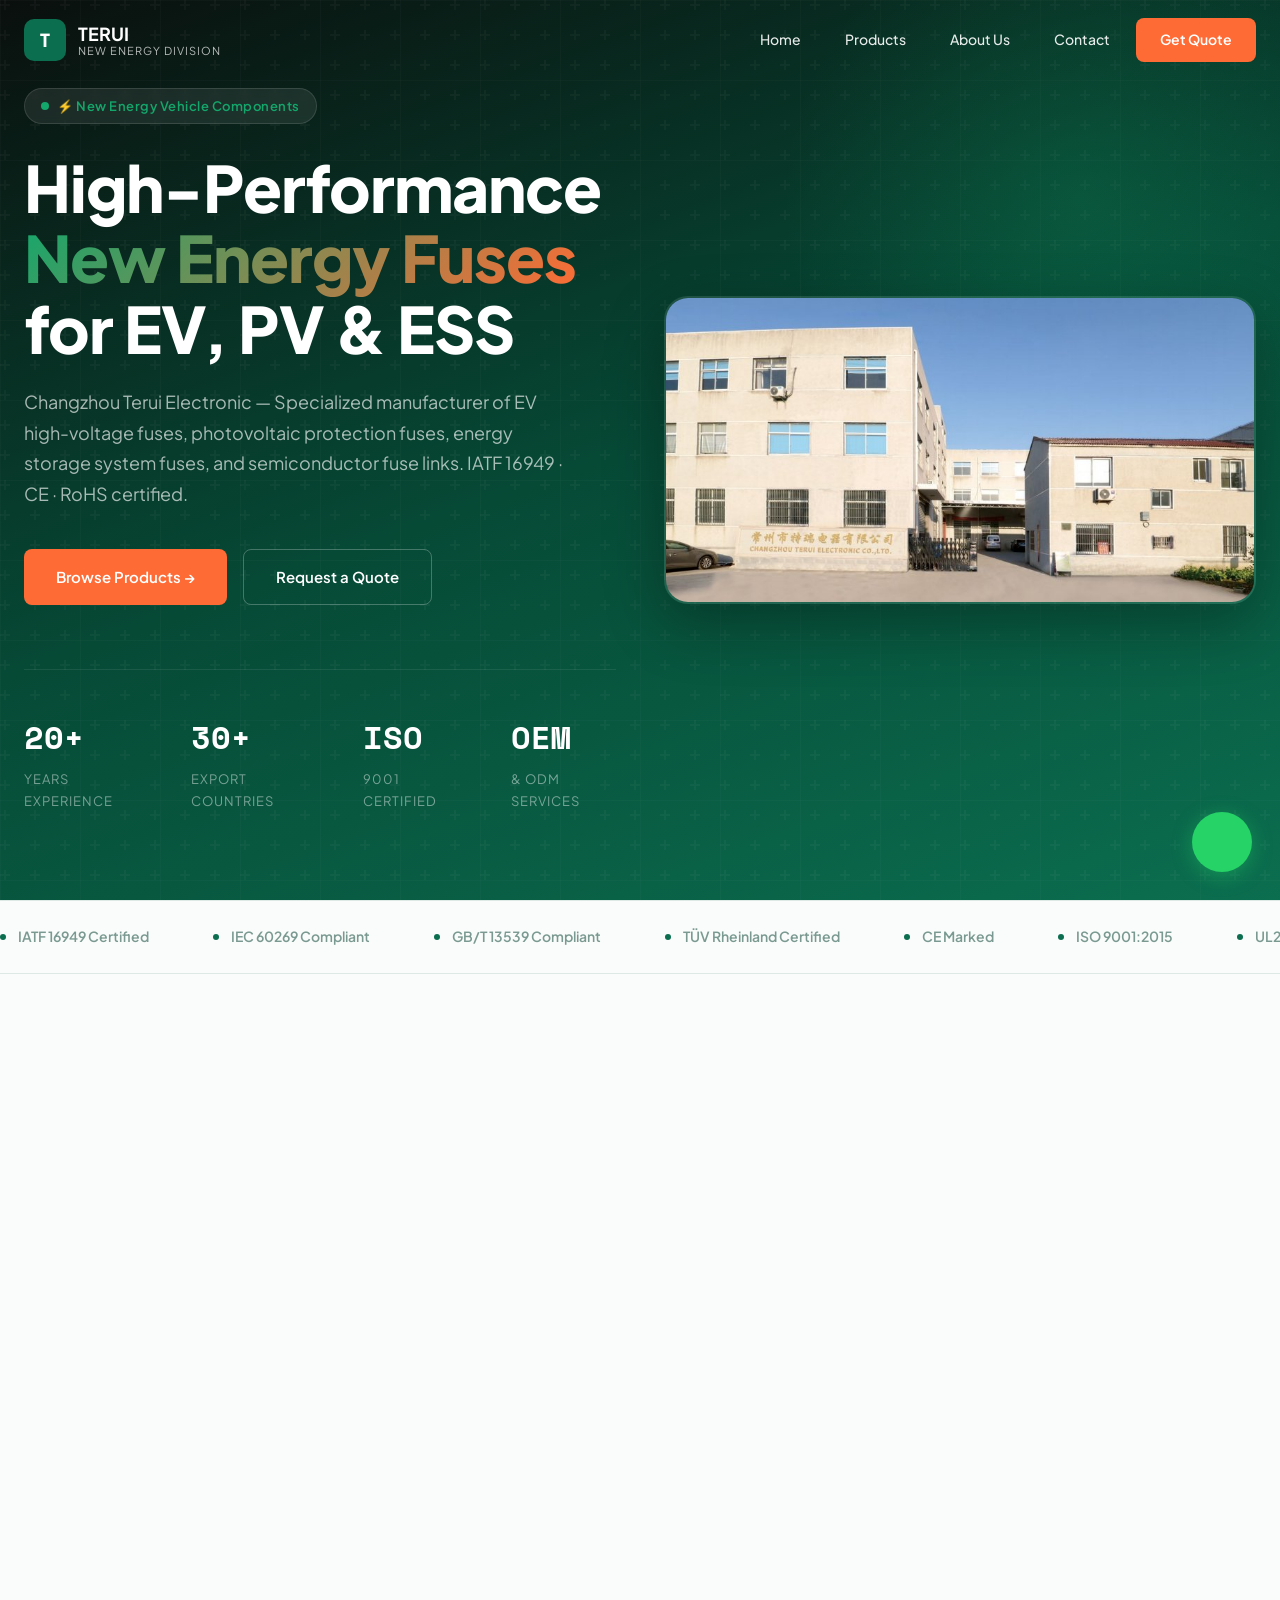
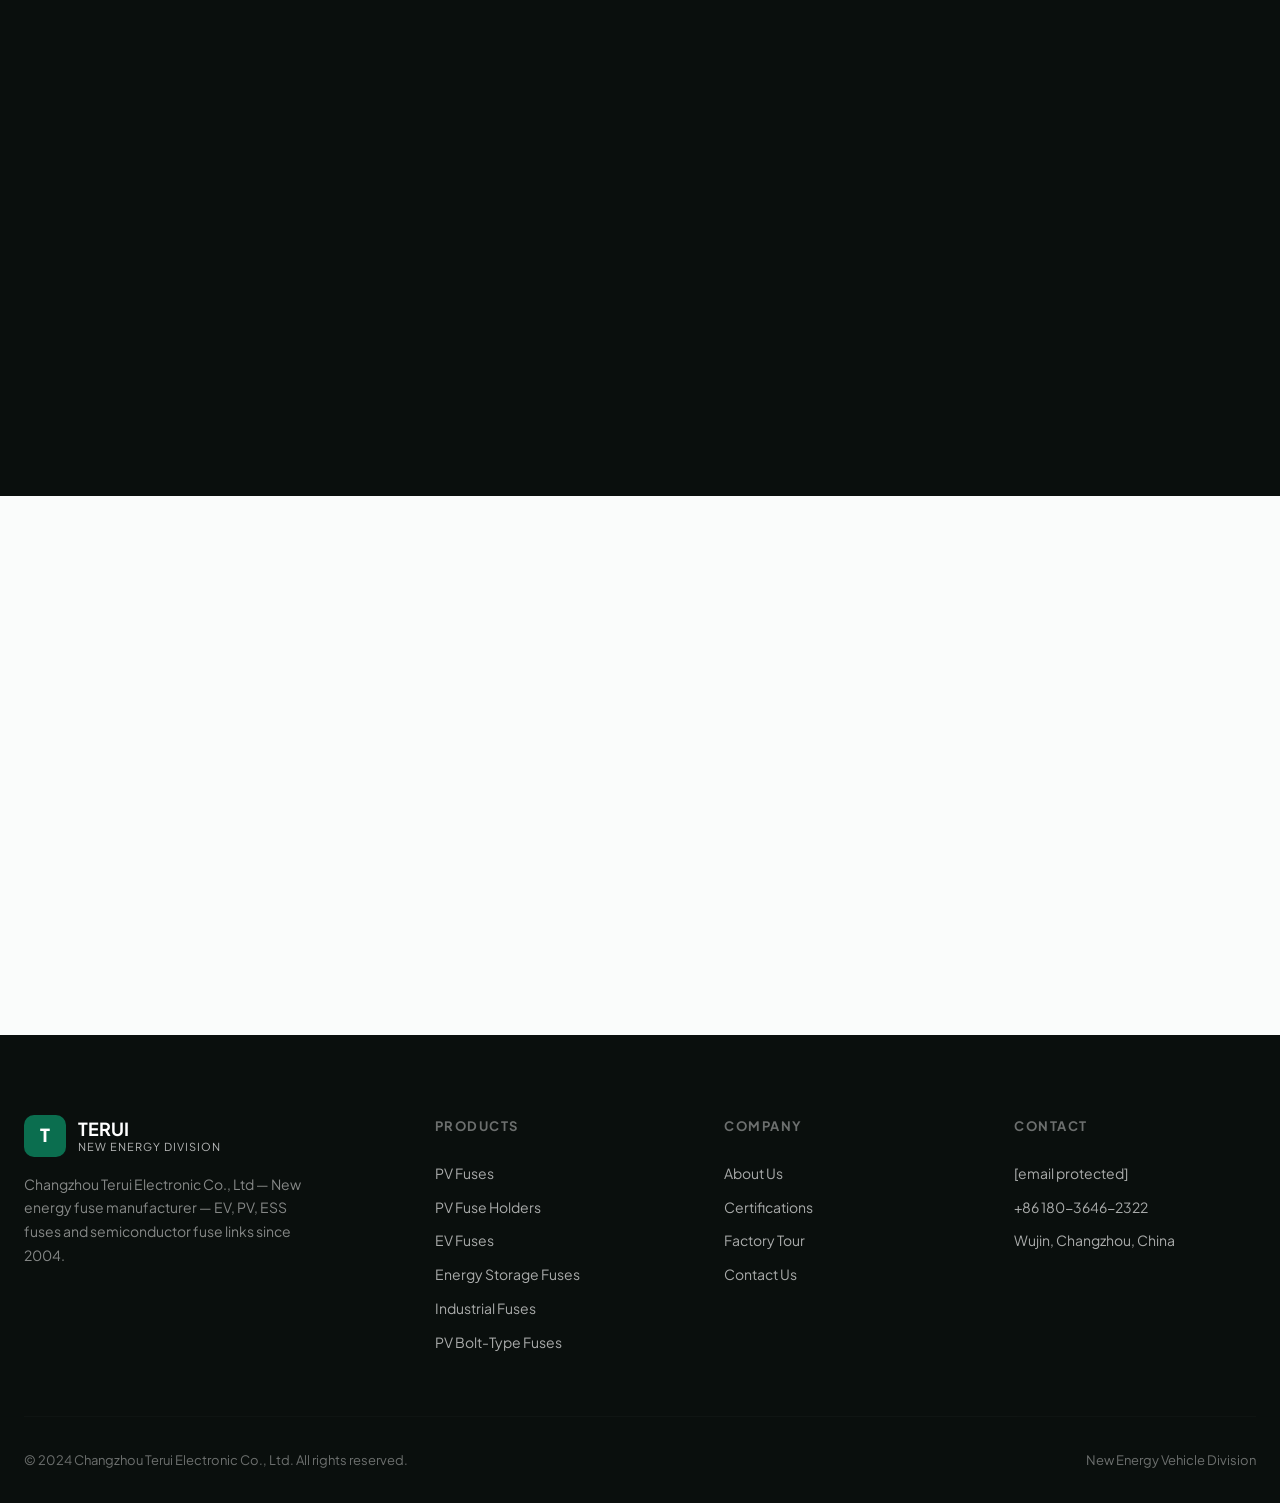
==== commit a6874d31: "Add files via upload" ====
--- a/index.html
+++ b/index.html
@@ -41,8 +41,8 @@
     <div class="hero-split">
       <div class="hero-content">
         <div class="hero-badge">⚡ New Energy Vehicle Components</div>
-        <h1>High-Performance <em>EV Fuses</em> & Charging Components</h1>
-        <p class="hero-desc">Changzhou Terui Electronic — Your trusted OEM/ODM partner for new energy vehicle fuses, EV charging connectors, high-voltage wire harnesses, and precision terminal pins. CE · FCC · ISO 9001 certified.</p>
+        <h1>High-Performance <em>New Energy Fuses</em> for EV, PV & ESS</h1>
+        <p class="hero-desc">Changzhou Terui Electronic — Specialized manufacturer of EV high-voltage fuses, photovoltaic protection fuses, energy storage system fuses, and semiconductor fuse links. IATF 16949 · CE · RoHS certified.</p>
         <div class="hero-actions">
           <a href="products.html" class="btn btn-primary">Browse Products →</a>
           <a href="contact.html" class="btn btn-outline">Request a Quote</a>
@@ -76,26 +76,26 @@
 <!-- TRUST MARQUEE -->
 <div class="marquee-wrapper">
   <div class="marquee-track">
-    <div class="marquee-item"><span class="marquee-dot"></span>GB/T Standard Compliant</div>
-    <div class="marquee-item"><span class="marquee-dot"></span>SAE J1772 Compatible</div>
-    <div class="marquee-item"><span class="marquee-dot"></span>CCS2 IEC62196 Certified</div>
-    <div class="marquee-item"><span class="marquee-dot"></span>FCC Approved</div>
+    <div class="marquee-item"><span class="marquee-dot"></span>IATF 16949 Certified</div>
+    <div class="marquee-item"><span class="marquee-dot"></span>IEC 60269 Compliant</div>
+    <div class="marquee-item"><span class="marquee-dot"></span>GB/T 13539 Compliant</div>
+    <div class="marquee-item"><span class="marquee-dot"></span>TÜV Rheinland Certified</div>
     <div class="marquee-item"><span class="marquee-dot"></span>CE Marked</div>
     <div class="marquee-item"><span class="marquee-dot"></span>ISO 9001:2015</div>
-    <div class="marquee-item"><span class="marquee-dot"></span>UL94-V-0 Flame Retardant</div>
-    <div class="marquee-item"><span class="marquee-dot"></span>IP54/IP55 Protection</div>
-    <div class="marquee-item"><span class="marquee-dot"></span>10,000+ Plug Cycles</div>
+    <div class="marquee-item"><span class="marquee-dot"></span>UL248-19 Certified</div>
+    <div class="marquee-item"><span class="marquee-dot"></span>Up to 200kA Breaking</div>
+    <div class="marquee-item"><span class="marquee-dot"></span>1500V DC Rated</div>
     <div class="marquee-item"><span class="marquee-dot"></span>RoHS Compliant</div>
     <!-- duplicate for seamless loop -->
-    <div class="marquee-item"><span class="marquee-dot"></span>GB/T Standard Compliant</div>
-    <div class="marquee-item"><span class="marquee-dot"></span>SAE J1772 Compatible</div>
-    <div class="marquee-item"><span class="marquee-dot"></span>CCS2 IEC62196 Certified</div>
-    <div class="marquee-item"><span class="marquee-dot"></span>FCC Approved</div>
+    <div class="marquee-item"><span class="marquee-dot"></span>IATF 16949 Certified</div>
+    <div class="marquee-item"><span class="marquee-dot"></span>IEC 60269 Compliant</div>
+    <div class="marquee-item"><span class="marquee-dot"></span>GB/T 13539 Compliant</div>
+    <div class="marquee-item"><span class="marquee-dot"></span>TÜV Rheinland Certified</div>
     <div class="marquee-item"><span class="marquee-dot"></span>CE Marked</div>
     <div class="marquee-item"><span class="marquee-dot"></span>ISO 9001:2015</div>
-    <div class="marquee-item"><span class="marquee-dot"></span>UL94-V-0 Flame Retardant</div>
-    <div class="marquee-item"><span class="marquee-dot"></span>IP54/IP55 Protection</div>
-    <div class="marquee-item"><span class="marquee-dot"></span>10,000+ Plug Cycles</div>
+    <div class="marquee-item"><span class="marquee-dot"></span>UL248-19 Certified</div>
+    <div class="marquee-item"><span class="marquee-dot"></span>Up to 200kA Breaking</div>
+    <div class="marquee-item"><span class="marquee-dot"></span>1500V DC Rated</div>
     <div class="marquee-item"><span class="marquee-dot"></span>RoHS Compliant</div>
   </div>
 </div>
@@ -148,134 +148,134 @@
   <div class="container">
     <div class="section-header fade-up">
       <p class="section-label">Featured Products</p>
-      <h2 class="section-title">Core EV Charging & Protection Solutions</h2>
-      <p class="section-desc">Explore our most popular products across GB, US, and EU standards — from charging sockets and guns to high-voltage harnesses.</p>
+      <h2 class="section-title">New Energy Fuse Solutions</h2>
+      <p class="section-desc">From photovoltaic protection to EV high-voltage fuses and energy storage systems — trusted by OEMs worldwide.</p>
     </div>
     <div class="products-grid" style="grid-template-columns: repeat(auto-fill, minmax(260px, 1fr))">
 
-      <a href="products.html#dc-sockets" class="product-card fade-up">
-        <div class="product-thumb"><img src="images/feat-gb-dc-socket-front.jpg" alt="GB DC Socket Front-Mount"><span class="product-badge">GB DC</span></div>
-        <div class="product-info">
-          <h3>GB DC Socket — Front Mount</h3>
-          <p style="font-size:13px;color:var(--gray-600);margin-bottom:12px;line-height:1.6">Front-mounted GB/T20234 DC charging socket for EV vehicles. Available in 80A to 250A, rated at 750V. IP54 protection with 10,000+ plug cycles.</p>
-          <div class="product-specs"><span class="product-spec">80A–250A</span><span class="product-spec">750V</span></div>
-          <span class="product-link">View Details →</span>
-        </div>
-      </a>
-
-      <a href="products.html#dc-sockets" class="product-card fade-up">
-        <div class="product-thumb"><img src="images/feat-gb-dc-socket-rear.jpg" alt="GB DC Socket Rear-Mount"><span class="product-badge">GB DC</span></div>
-        <div class="product-info">
-          <h3>GB DC Socket — Rear Mount</h3>
-          <p style="font-size:13px;color:var(--gray-600);margin-bottom:12px;line-height:1.6">Rear-mounted GB standard DC socket with compact installation design. 80A–250A capacity at 750V. PA66+GF30% housing, silver-plated copper alloy pins.</p>
-          <div class="product-specs"><span class="product-spec">80A–250A</span><span class="product-spec">750V</span></div>
-          <span class="product-link">View Details →</span>
-        </div>
-      </a>
-
-      <a href="products.html#ac-sockets" class="product-card fade-up">
-        <div class="product-thumb"><img src="images/feat-gb-ac-socket.jpg" alt="GB AC Socket"><span class="product-badge">GB AC</span></div>
-        <div class="product-info">
-          <h3>GB AC Charging Socket</h3>
-          <p style="font-size:13px;color:var(--gray-600);margin-bottom:12px;line-height:1.6">National standard AC charging socket supporting single-phase and three-phase configurations. 16A to 63A rated current with PT1000 temperature monitoring.</p>
-          <div class="product-specs"><span class="product-spec">16A–63A</span><span class="product-spec">250V/440V</span></div>
-          <span class="product-link">View Details →</span>
-        </div>
-      </a>
-
-      <a href="products.html#us-standard" class="product-card fade-up">
-        <div class="product-thumb"><img src="images/feat-us-socket.jpg" alt="US Standard Socket"><span class="product-badge">SAE J1772</span></div>
-        <div class="product-info">
-          <h3>US Standard DC/AC Socket</h3>
-          <p style="font-size:13px;color:var(--gray-600);margin-bottom:12px;line-height:1.6">SAE J1772-2010 compliant combined DC/AC charging socket. Supports AC 16A–63A and DC 80A–200A. FCC certified for North American markets.</p>
-          <div class="product-specs"><span class="product-spec">16A–200A</span><span class="product-spec">600V</span></div>
-          <span class="product-link">View Details →</span>
-        </div>
-      </a>
-
-      <a href="products.html#eu-standard" class="product-card fade-up">
-        <div class="product-thumb"><img src="images/feat-eu-socket.jpg" alt="EU Standard Socket"><span class="product-badge">CCS2</span></div>
-        <div class="product-info">
-          <h3>EU Standard DC/AC Socket</h3>
-          <p style="font-size:13px;color:var(--gray-600);margin-bottom:12px;line-height:1.6">CCS2 IEC62196 combined charging socket for European market. AC 16A–32A and DC 200A–250A at up to 1000V. CE certified with IP54 protection.</p>
-          <div class="product-specs"><span class="product-spec">16A–250A</span><span class="product-spec">1000V</span></div>
-          <span class="product-link">View Details →</span>
-        </div>
-      </a>
-
-      <a href="products.html#dc-guns" class="product-card fade-up">
-        <div class="product-thumb"><img src="images/feat-gb-dc-gun.jpg" alt="GB DC Charging Gun"><span class="product-badge">GB DC Gun</span></div>
-        <div class="product-info">
-          <h3>GB DC Charging Gun</h3>
-          <p style="font-size:13px;color:var(--gray-600);margin-bottom:12px;line-height:1.6">Heavy-duty GB/T20234 DC fast-charging gun rated 125A–250A at 1000V. Withstands 1m drop onto 2-ton vehicles. IP55 protection grade.</p>
-          <div class="product-specs"><span class="product-spec">125A–250A</span><span class="product-spec">1000V</span></div>
-          <span class="product-link">View Details →</span>
-        </div>
-      </a>
-
-      <a href="products.html#dc-guns" class="product-card fade-up">
-        <div class="product-thumb"><img src="images/feat-gb-ac-gun.jpg" alt="GB AC Charging Gun"><span class="product-badge">GB AC Gun</span></div>
-        <div class="product-info">
-          <h3>GB AC Charging Gun</h3>
-          <p style="font-size:13px;color:var(--gray-600);margin-bottom:12px;line-height:1.6">National standard AC charging gun for Level 2 charging stations. 16A–63A in single or three-phase. Ergonomic grip with cold-press cable connection.</p>
-          <div class="product-specs"><span class="product-spec">16A–63A</span><span class="product-spec">250V/440V</span></div>
-          <span class="product-link">View Details →</span>
-        </div>
-      </a>
-
-      <a href="products.html#us-standard" class="product-card fade-up">
-        <div class="product-thumb"><img src="images/feat-us-gun.jpg" alt="US Standard Charging Gun"><span class="product-badge">SAE J1772</span></div>
-        <div class="product-info">
-          <h3>US Standard DC/AC Gun</h3>
-          <p style="font-size:13px;color:var(--gray-600);margin-bottom:12px;line-height:1.6">SAE J1772 combined charging gun supporting AC 16A–70A and DC 80A–200A. Operating temperature range from -40°C to 80°C. FCC approved.</p>
-          <div class="product-specs"><span class="product-spec">16A–200A</span><span class="product-spec">600V</span></div>
-          <span class="product-link">View Details →</span>
-        </div>
-      </a>
-
-      <a href="products.html#eu-standard" class="product-card fade-up">
-        <div class="product-thumb"><img src="images/feat-eu-gun.jpg" alt="EU Standard Charging Gun"><span class="product-badge">CCS2</span></div>
-        <div class="product-info">
-          <h3>EU Standard DC/AC Gun</h3>
-          <p style="font-size:13px;color:var(--gray-600);margin-bottom:12px;line-height:1.6">CCS2 IEC62196 charging gun with AC 16A–32A and DC 200A–250A output. 1000V rated. Silver-plated pins with &lt;50K signal contact temperature rise.</p>
-          <div class="product-specs"><span class="product-spec">16A–250A</span><span class="product-spec">1000V</span></div>
-          <span class="product-link">View Details →</span>
-        </div>
-      </a>
-
-      <a href="products.html" class="product-card fade-up">
-        <div class="product-thumb"><img src="images/feat-lowpower-gun.jpg" alt="Low-Power DC Gun"><span class="product-badge">Low-Power</span></div>
-        <div class="product-info">
-          <h3>GB Low-Power DC Gun</h3>
-          <p style="font-size:13px;color:var(--gray-600);margin-bottom:12px;line-height:1.6">Compact GB standard DC charging gun for low-power applications. 32A–105A at 1000V. Ideal for light commercial vehicles and two-wheelers.</p>
-          <div class="product-specs"><span class="product-spec">32A–105A</span><span class="product-spec">1000V</span></div>
-          <span class="product-link">View Details →</span>
-        </div>
-      </a>
-
-      <a href="products.html#harness" class="product-card fade-up">
-        <div class="product-thumb"><img src="images/harness-1.jpg" alt="Wire Harness Assembly"><span class="product-badge">OEM</span></div>
-        <div class="product-info">
-          <h3>High-Voltage Wire Harness</h3>
-          <p style="font-size:13px;color:var(--gray-600);margin-bottom:12px;line-height:1.6">Custom high-voltage wire harness assemblies for EV charging, motor, and battery systems. OEM supply for BYD, Foton, Hongqi and more.</p>
-          <div class="product-specs"><span class="product-spec">Custom</span><span class="product-spec">High-Voltage</span></div>
-          <span class="product-link">View Details →</span>
-        </div>
-      </a>
-
-      <a href="products.html" class="product-card fade-up">
-        <div class="product-thumb"><img src="images/feat-terminal-pins.jpg" alt="Terminal Pins"><span class="product-badge">Components</span></div>
-        <div class="product-info">
-          <h3>Terminal Pins & Contacts</h3>
-          <p style="font-size:13px;color:var(--gray-600);margin-bottom:12px;line-height:1.6">Precision copper alloy terminal pins with silver-plated surface. For DC power connections, signal contacts, and heavy-duty truck connectors.</p>
-          <div class="product-specs"><span class="product-spec">Silver Plated</span><span class="product-spec">Copper Alloy</span></div>
+      <a href="products.html#pv-fuses" class="product-card fade-up">
+        <div class="product-thumb"><img src="images/fuse-pv-rsm10.jpg" alt="PV Fuse RSM-10PV"><span class="product-badge">PV</span></div>
+        <div class="product-info">
+          <h3>RSM-10PV Photovoltaic Fuse</h3>
+          <p style="font-size:13px;color:var(--gray-600);margin-bottom:12px;line-height:1.6">10×38mm cylindrical PV fuse for solar string protection. IEC 60269-6 / UL248-19 certified. 20kA breaking capacity.</p>
+          <div class="product-specs"><span class="product-spec">1A–32A</span><span class="product-spec">1000V DC</span></div>
+          <span class="product-link">View Details →</span>
+        </div>
+      </a>
+
+      <a href="products.html#pv-fuses" class="product-card fade-up">
+        <div class="product-thumb"><img src="images/fuse-pv-rsm32.jpg" alt="PV Fuse RSM-32PV"><span class="product-badge">PV</span></div>
+        <div class="product-info">
+          <h3>RSM-32PV / RSM-63PV PV Fuse</h3>
+          <p style="font-size:13px;color:var(--gray-600);margin-bottom:12px;line-height:1.6">10×85mm / 14×85mm high-voltage PV fuse for 1500V DC solar systems. IEC 60269-6 compliant.</p>
+          <div class="product-specs"><span class="product-spec">2A–50A</span><span class="product-spec">1500V DC</span></div>
+          <span class="product-link">View Details →</span>
+        </div>
+      </a>
+
+      <a href="products.html#pv-holders" class="product-card fade-up">
+        <div class="product-thumb"><img src="images/fuse-holder-rsmpv32.jpg" alt="PV Fuse Holder"><span class="product-badge">Holder</span></div>
+        <div class="product-info">
+          <h3>RSMPV-32 PV Fuse Holder</h3>
+          <p style="font-size:13px;color:var(--gray-600);margin-bottom:12px;line-height:1.6">DIN-rail mount fuse holder for 10×38mm PV fuses. UL4248-19 / IEC 60269-6 certified. 1000V DC rated.</p>
+          <div class="product-specs"><span class="product-spec">32A</span><span class="product-spec">1000V DC</span></div>
+          <span class="product-link">View Details →</span>
+        </div>
+      </a>
+
+      <a href="products.html#pv-bolt" class="product-card fade-up">
+        <div class="product-thumb"><img src="images/fuse-bolt-pv-h.jpg" alt="PV Bolt Fuse"><span class="product-badge">PV Bolt</span></div>
+        <div class="product-info">
+          <h3>RSMPV-H Bolt-Type PV Fuse</h3>
+          <p style="font-size:13px;color:var(--gray-600);margin-bottom:12px;line-height:1.6">Square-body bolt-connected PV fuse for high-power solar arrays. 50kA breaking capacity. GB/T 13539.6.</p>
+          <div class="product-specs"><span class="product-spec">16A–400A</span><span class="product-spec">1000V DC</span></div>
+          <span class="product-link">View Details →</span>
+        </div>
+      </a>
+
+      <a href="products.html#ev-fuses" class="product-card fade-up">
+        <div class="product-thumb"><img src="images/fuse-ev-rsm-range.jpg" alt="EV Fuse"><span class="product-badge">EV</span></div>
+        <div class="product-info">
+          <h3>RSM Series EV High-Voltage Fuse</h3>
+          <p style="font-size:13px;color:var(--gray-600);margin-bottom:12px;line-height:1.6">Bolt-connected EV fuse for battery, inverter, and vehicle system protection. JASO6022 / ISO8820 / GB31465.</p>
+          <div class="product-specs"><span class="product-spec">5A–800A</span><span class="product-spec">750V–1000V DC</span></div>
+          <span class="product-link">View Details →</span>
+        </div>
+      </a>
+
+      <a href="products.html#ev-fuses" class="product-card fade-up">
+        <div class="product-thumb"><img src="images/fuse-ev-rsm2151l.jpg" alt="EV Fuse RSM2151L"><span class="product-badge">EV</span></div>
+        <div class="product-info">
+          <h3>RSM2151L / RSM2168L EV Fuse</h3>
+          <p style="font-size:13px;color:var(--gray-600);margin-bottom:12px;line-height:1.6">Compact flat-body EV fuse for space-constrained BMS and inverter applications. 50kA breaking capacity.</p>
+          <div class="product-specs"><span class="product-spec">25A–400A</span><span class="product-spec">750V–1000V DC</span></div>
+          <span class="product-link">View Details →</span>
+        </div>
+      </a>
+
+      <a href="products.html#ess-fuses" class="product-card fade-up">
+        <div class="product-thumb"><img src="images/fuse-ess-rsmf6.jpg" alt="ESS Fuse RSMF6"><span class="product-badge">ESS</span></div>
+        <div class="product-info">
+          <h3>RSMF6 Energy Storage Fuse</h3>
+          <p style="font-size:13px;color:var(--gray-600);margin-bottom:12px;line-height:1.6">Large cylindrical ESS fuse for utility-scale BESS. 200kA breaking capacity. IEC 60269-4 / GB/T13539.4.</p>
+          <div class="product-specs"><span class="product-spec">1250A–3200A</span><span class="product-spec">1500V DC</span></div>
+          <span class="product-link">View Details →</span>
+        </div>
+      </a>
+
+      <a href="products.html#ess-fuses" class="product-card fade-up">
+        <div class="product-thumb"><img src="images/fuse-ess-rsmf5.jpg" alt="ESS Fuse RSMF5"><span class="product-badge">ESS</span></div>
+        <div class="product-info">
+          <h3>RSMF5 Energy Storage Fuse</h3>
+          <p style="font-size:13px;color:var(--gray-600);margin-bottom:12px;line-height:1.6">Square-body ESS fuse for commercial and industrial battery systems. 200kA breaking capacity.</p>
+          <div class="product-specs"><span class="product-spec">630A–1800A</span><span class="product-spec">1500V DC</span></div>
+          <span class="product-link">View Details →</span>
+        </div>
+      </a>
+
+      <a href="products.html#ess-fuses" class="product-card fade-up">
+        <div class="product-thumb"><img src="images/fuse-ess-rsmf2-800.jpg" alt="ESS Fuse RSMF2"><span class="product-badge">ESS</span></div>
+        <div class="product-info">
+          <h3>RSMF2 Energy Storage Fuse</h3>
+          <p style="font-size:13px;color:var(--gray-600);margin-bottom:12px;line-height:1.6">Knife-contact ESS fuse for medium-power applications. 50kA breaking capacity. Bolt installation.</p>
+          <div class="product-specs"><span class="product-spec">800A–1000A</span><span class="product-spec">1000V–1500V DC</span></div>
+          <span class="product-link">View Details →</span>
+        </div>
+      </a>
+
+      <a href="products.html#industrial" class="product-card fade-up">
+        <div class="product-thumb"><img src="images/fuse-bolt-connected.jpg" alt="Bolt-Connected Fuse"><span class="product-badge">Industrial</span></div>
+        <div class="product-info">
+          <h3>RG/RGS Bolt-Connected Fuse Body</h3>
+          <p style="font-size:13px;color:var(--gray-600);margin-bottom:12px;line-height:1.6">Ceramic tube fuse with quartz sand arc extinguishing. gG/aR/aM protection types. 80kA breaking capacity.</p>
+          <div class="product-specs"><span class="product-spec">1A–630A</span><span class="product-spec">250V–1200V AC</span></div>
+          <span class="product-link">View Details →</span>
+        </div>
+      </a>
+
+      <a href="products.html#industrial" class="product-card fade-up">
+        <div class="product-thumb"><img src="images/fuse-round-tube.jpg" alt="Semiconductor Fuse"><span class="product-badge">Semiconductor</span></div>
+        <div class="product-info">
+          <h3>RS Series Semiconductor Quick Fuse</h3>
+          <p style="font-size:13px;color:var(--gray-600);margin-bottom:12px;line-height:1.6">Pure silver element fuse for semiconductor equipment protection. 100kA breaking capacity. GB13539 / IEC60269.</p>
+          <div class="product-specs"><span class="product-spec">Up to 1250A</span><span class="product-spec">1200V AC</span></div>
+          <span class="product-link">View Details →</span>
+        </div>
+      </a>
+
+      <a href="products.html#ev-fuses" class="product-card fade-up">
+        <div class="product-thumb"><img src="images/fuse-ev-rsm3216.jpg" alt="EV Fuse RSM3216"><span class="product-badge">EV</span></div>
+        <div class="product-info">
+          <h3>RSM3216 / RSM4230 EV Fuse</h3>
+          <p style="font-size:13px;color:var(--gray-600);margin-bottom:12px;line-height:1.6">Cylindrical bolt-connected EV fuse with M8/M10 mounting. ISO8820-1/8 / GB/T31465.1. 50kA.</p>
+          <div class="product-specs"><span class="product-spec">35A–600A</span><span class="product-spec">750V–1000V DC</span></div>
           <span class="product-link">View Details →</span>
         </div>
       </a>
 
     </div>
     <div style="text-align:center;margin-top:48px" class="fade-up">
-      <a href="products.html" class="btn btn-green">View Full Catalog (50+ Products) →</a>
+      <a href="products.html" class="btn btn-green">View Full Catalog (25+ Products) →</a>
     </div>
   </div>
 </section>
@@ -290,7 +290,7 @@
       <div class="about-content fade-up">
         <p class="section-label">About Us</p>
         <h2>A Factory You Can Trust</h2>
-        <p>Changzhou Terui Electronic Co., Ltd was established in 2004, now expanding into the new energy vehicle sector with a dedicated production line for EV charging connectors, high-voltage fuses, wire harnesses, and terminal components.</p>
+        <p>Changzhou Terui Electronic Co., Ltd was established in 2004, now a National High-tech Enterprise specializing in new energy fuse R&D, production, and sales — covering EV high-voltage fuses, PV protection fuses, ESS fuses, and high-performance fuse links.</p>
         <p>With German-imported advanced manufacturing equipment and a team of expert engineers, we produce components that meet the highest international standards — exported to over 30 countries across Europe, the Americas, and Asia-Pacific.</p>
         <ul class="about-list">
           <li>CE & RoHS Approved</li>
@@ -322,7 +322,7 @@
       </div>
       <div class="cert-item">
         <div class="cert-icon">FCC</div>
-        <p>FCC Approved</p>
+        <p>TÜV Rheinland Certified</p>
       </div>
       <div class="cert-item">
         <div class="cert-icon">ISO</div>
@@ -364,16 +364,16 @@
           <div class="logo-icon">T</div>
           <div class="logo-text" style="color:white">TERUI<span>New Energy Division</span></div>
         </div>
-        <p>Changzhou Terui Electronic Co., Ltd — Manufacturer of new energy vehicle fuses, EV charging connectors, high-voltage wire harnesses and precision components since 2004.</p>
+        <p>Changzhou Terui Electronic Co., Ltd — New energy fuse manufacturer — EV, PV, ESS fuses and semiconductor fuse links since 2004.</p>
       </div>
       <div class="footer-col">
         <h4>Products</h4>
-        <a href="products.html#dc-sockets">GB DC Sockets</a>
-        <a href="products.html#ac-sockets">GB AC Sockets</a>
-        <a href="products.html#us-standard">US Standard Connectors</a>
-        <a href="products.html#eu-standard">EU Standard Connectors</a>
-        <a href="products.html#dc-guns">Charging Guns</a>
-        <a href="products.html#harness">Wire Harnesses</a>
+        <a href="products.html#pv-fuses">PV Fuses</a>
+        <a href="products.html#pv-holders">PV Fuse Holders</a>
+        <a href="products.html#ev-fuses">EV Fuses</a>
+        <a href="products.html#ess-fuses">Energy Storage Fuses</a>
+        <a href="products.html#industrial">Industrial Fuses</a>
+        <a href="products.html#pv-bolt">PV Bolt-Type Fuses</a>
       </div>
       <div class="footer-col">
         <h4>Company</h4>
@@ -384,7 +384,7 @@
       </div>
       <div class="footer-col">
         <h4>Contact</h4>
-        <a href="mailto:allen@teruifuse.com">allen@teruifuse.com</a>
+        <a href="/cdn-cgi/l/email-protection#26474a4a434866524354534f405355430845494b"><span class="__cf_email__" data-cfemail="a9c8c5c5ccc7e9ddccdbdcc0cfdcdacc87cac6c4">[email&#160;protected]</span></a>
         <a href="tel:+8618036462322">+86 180-3646-2322</a>
         <a>Wujin, Changzhou, China</a>
       </div>
@@ -398,9 +398,4 @@
 
 <!-- WhatsApp Float -->
 <a href="https://wa.me/8618036462322?text=Hi%2C%20I'm%20interested%20in%20your%20EV%20charging%20products." class="whatsapp-float" target="_blank" rel="noopener" aria-label="Chat on WhatsApp">
-  <svg width="28" height="28" viewBox="0 0 24 24" fill="white"><path d="M17.472 14.382c-.297-.149-1.758-.867-2.03-.967-.273-.099-.471-.148-.67.15-.197.297-.767.966-.94 1.164-.173.199-.347.223-.644.075-.297-.15-1.255-.463-2.39-1.475-.883-.788-1.48-1.761-1.653-2.059-.173-.297-.018-.458.13-.606.134-.133.298-.347.446-.52.149-.174.198-.298.298-.497.099-.198.05-.371-.025-.52-.075-.149-.669-1.612-.916-2.207-.242-.579-.487-.5-.669-.51-.173-.008-.371-.01-.57-.01-.198 0-.52.074-.792.372-.272.297-1.04 1.016-1.04 2.479 0 1.462 1.065 2.875 1.213 3.074.149.198 2.096 3.2 5.077 4.487.709.306 1.262.489 1.694.625.712.227 1.36.195 1.871.118.571-.085 1.758-.719 2.006-1.413.248-.694.248-1.289.173-1.413-.074-.124-.272-.198-.57-.347m-5.421 7.403h-.004a9.87 9.87 0 01-5.031-1.378l-.361-.214-3.741.982.998-3.648-.235-.374a9.86 9.86 0 01-1.51-5.26c.001-5.45 4.436-9.884 9.888-9.884 2.64 0 5.122 1.03 6.988 2.898a9.825 9.825 0 012.893 6.994c-.003 5.45-4.437 9.884-9.885 9.884m8.413-18.297A11.815 11.815 0 0012.05 0C5.495 0 .16 5.335.157 11.892c0 2.096.547 4.142 1.588 5.945L.057 24l6.305-1.654a11.882 11.882 0 005.683 1.448h.005c6.554 0 11.89-5.335 11.893-11.893a11.821 11.821 0 00-3.48-8.413z"/></svg>
-</a>
-
-<script src="js/main.js"></script>
-</body>
-</html>
+  <svg width="28" height="28" viewBox="0 0 24 24" fill="white"><path d="M17.472 14.382c-.297-.149-1.758-.867-2.03-.967-.273-.099-.471-.148-.67.15-.197.297-.767.966-.94 1.164-.173.199-.347.223-.644.075-.297-.15-1.255-.463-2.39-1.475-.883-.788-1.48-1.761-1.653-2.059-.173-.297-.018-.458.13-.606.134-.133.298-.347.446-.52.149-.174.198-.298.298-.497.099-.198.05-.371-.025-.52-.075-.149-.669-1.612-.916-2.207-.242-.579-.487-.5-.669-.51-.173-.008-.371-.01-.57-.01-.198 0-.52.074-.792.372-.272.297-1.04 1.016-1.04 2.479 0 1.462 1.065 2.875 1.213 3.074.149.198 2.096 3.2 5.077 4.487.709.306 1.262.489 1.694.625.712.227 1.36.195 1.871.118.571-.085 1.758-.719 2.006-1.413.248-.694.248-1.289.173-1.413-.074-.124-.272-.198-.57-.347m-5.421 7.403h-.004a9.87 9.87 0 01-5.031-1.378l-.361-.214-3.741.982.998-3.648-.235-.374a9.86 9.86 0 01-1.51-5.26c.001-5.45 4.436-9.884 9.888-9.884 2.64 0 5.122 1.03 6.988 2.898a9.825 9.825 0 012.893 6.994c-.003 5.45-4.437 9.884-9.885 9.884m8.413-18.297A11.815 11.815 0 0012.05 0C5.495 0 .16 5.335.157 11.892c0 2.096.547 4.142 1.588 5.945L.057 24l6.305-1.654a11.882 11.882 0 005.683 1.448h.
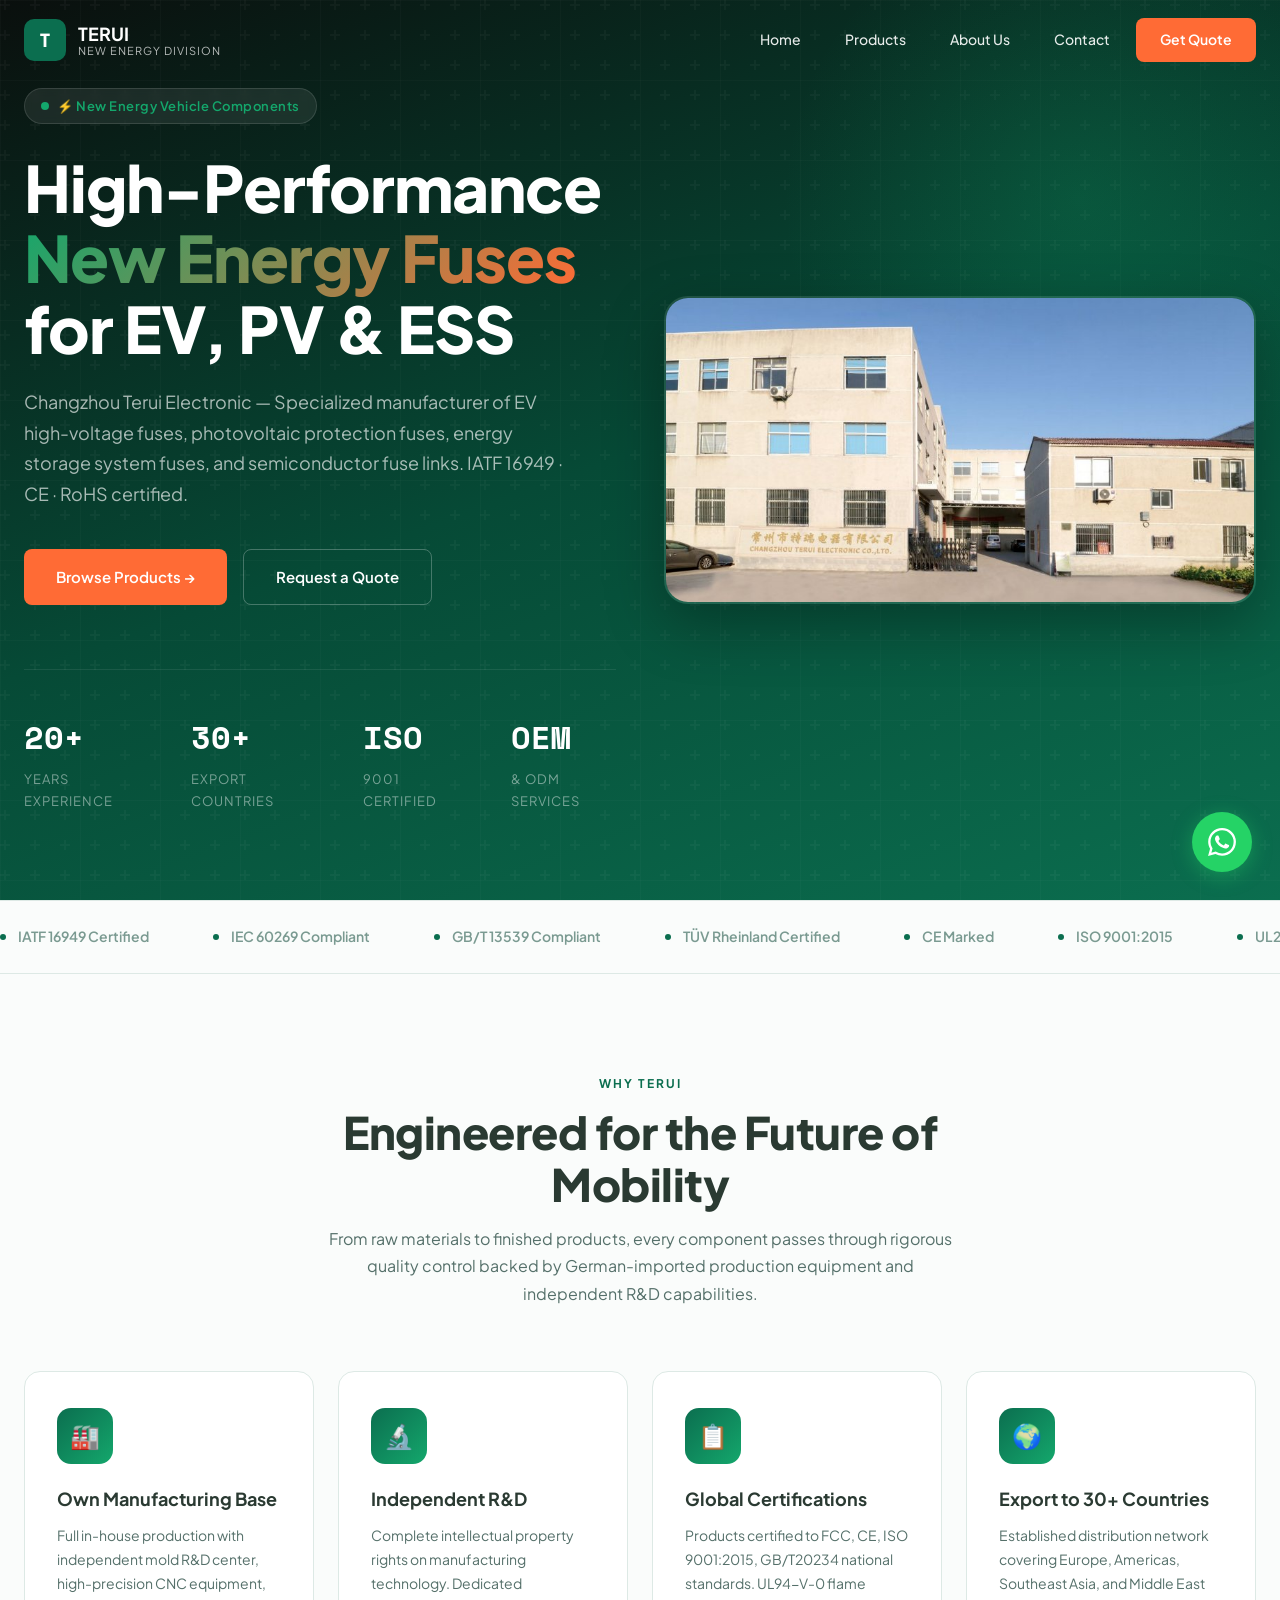
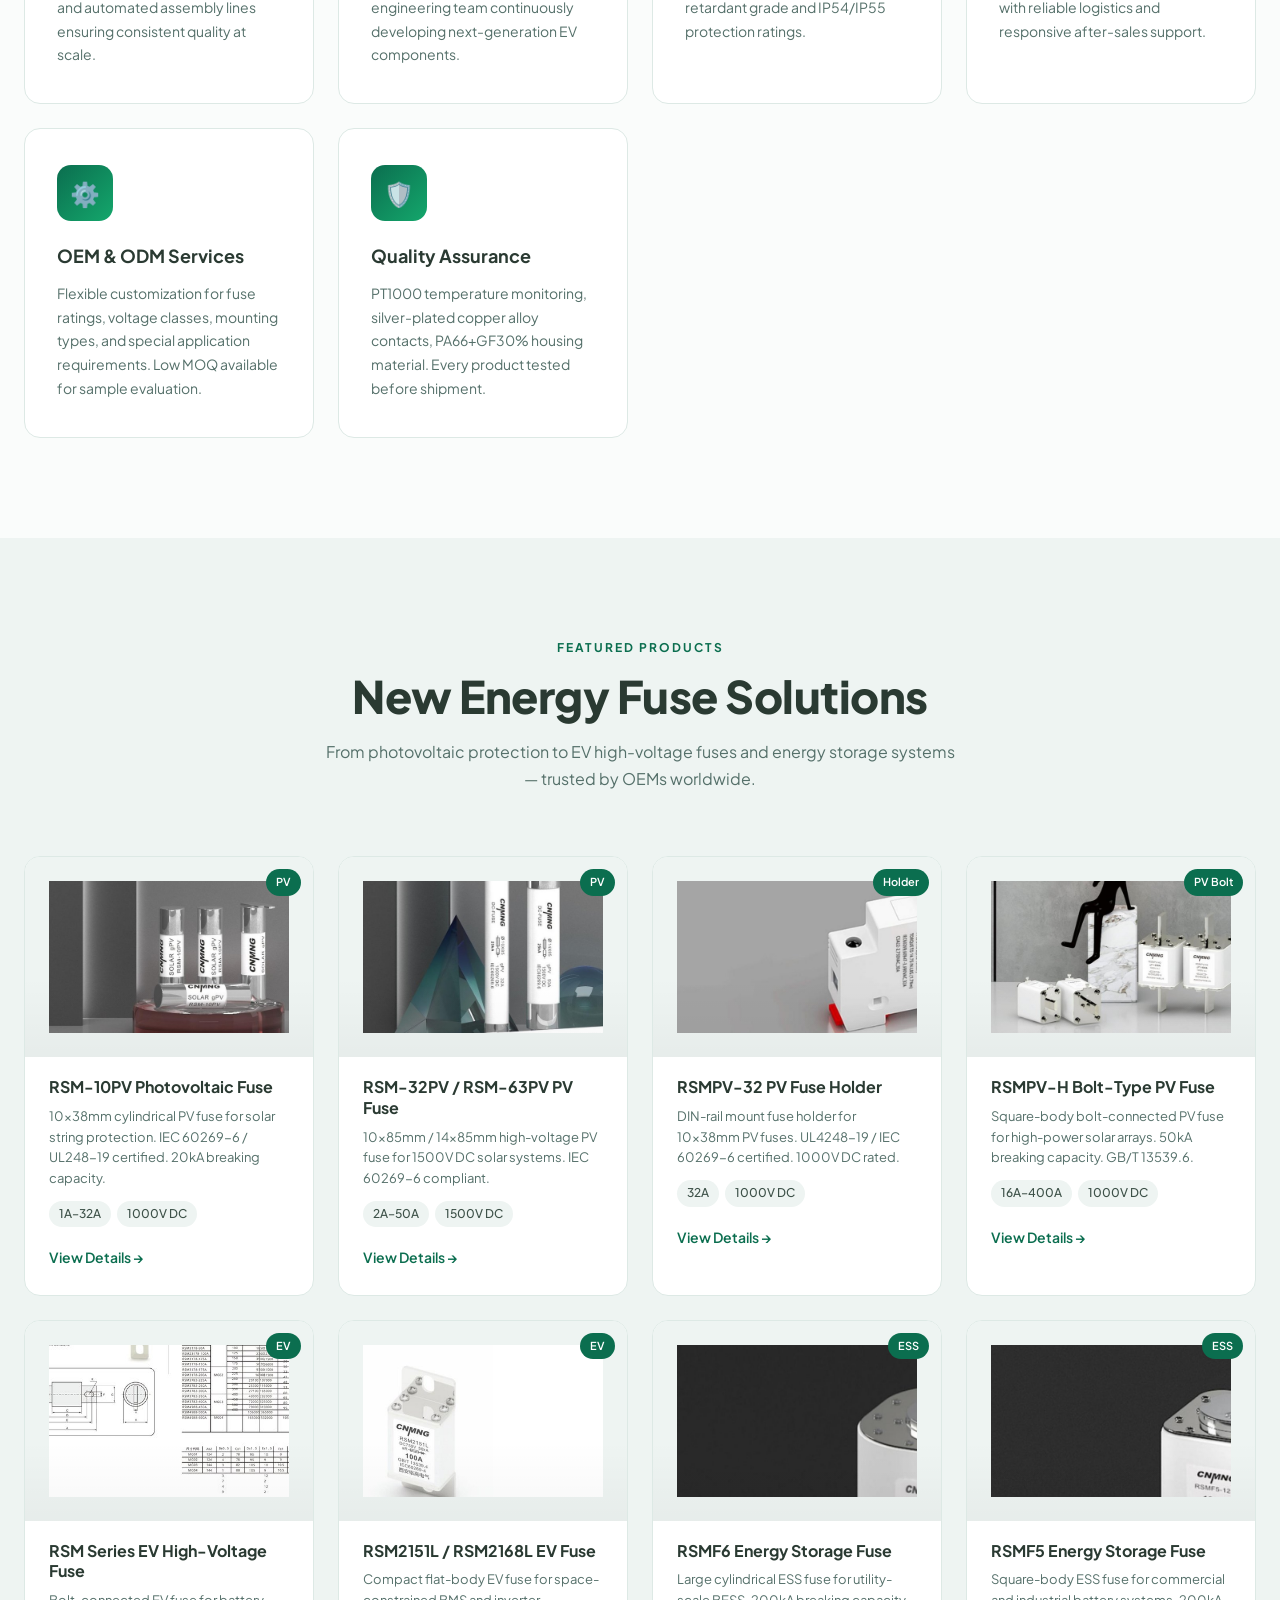
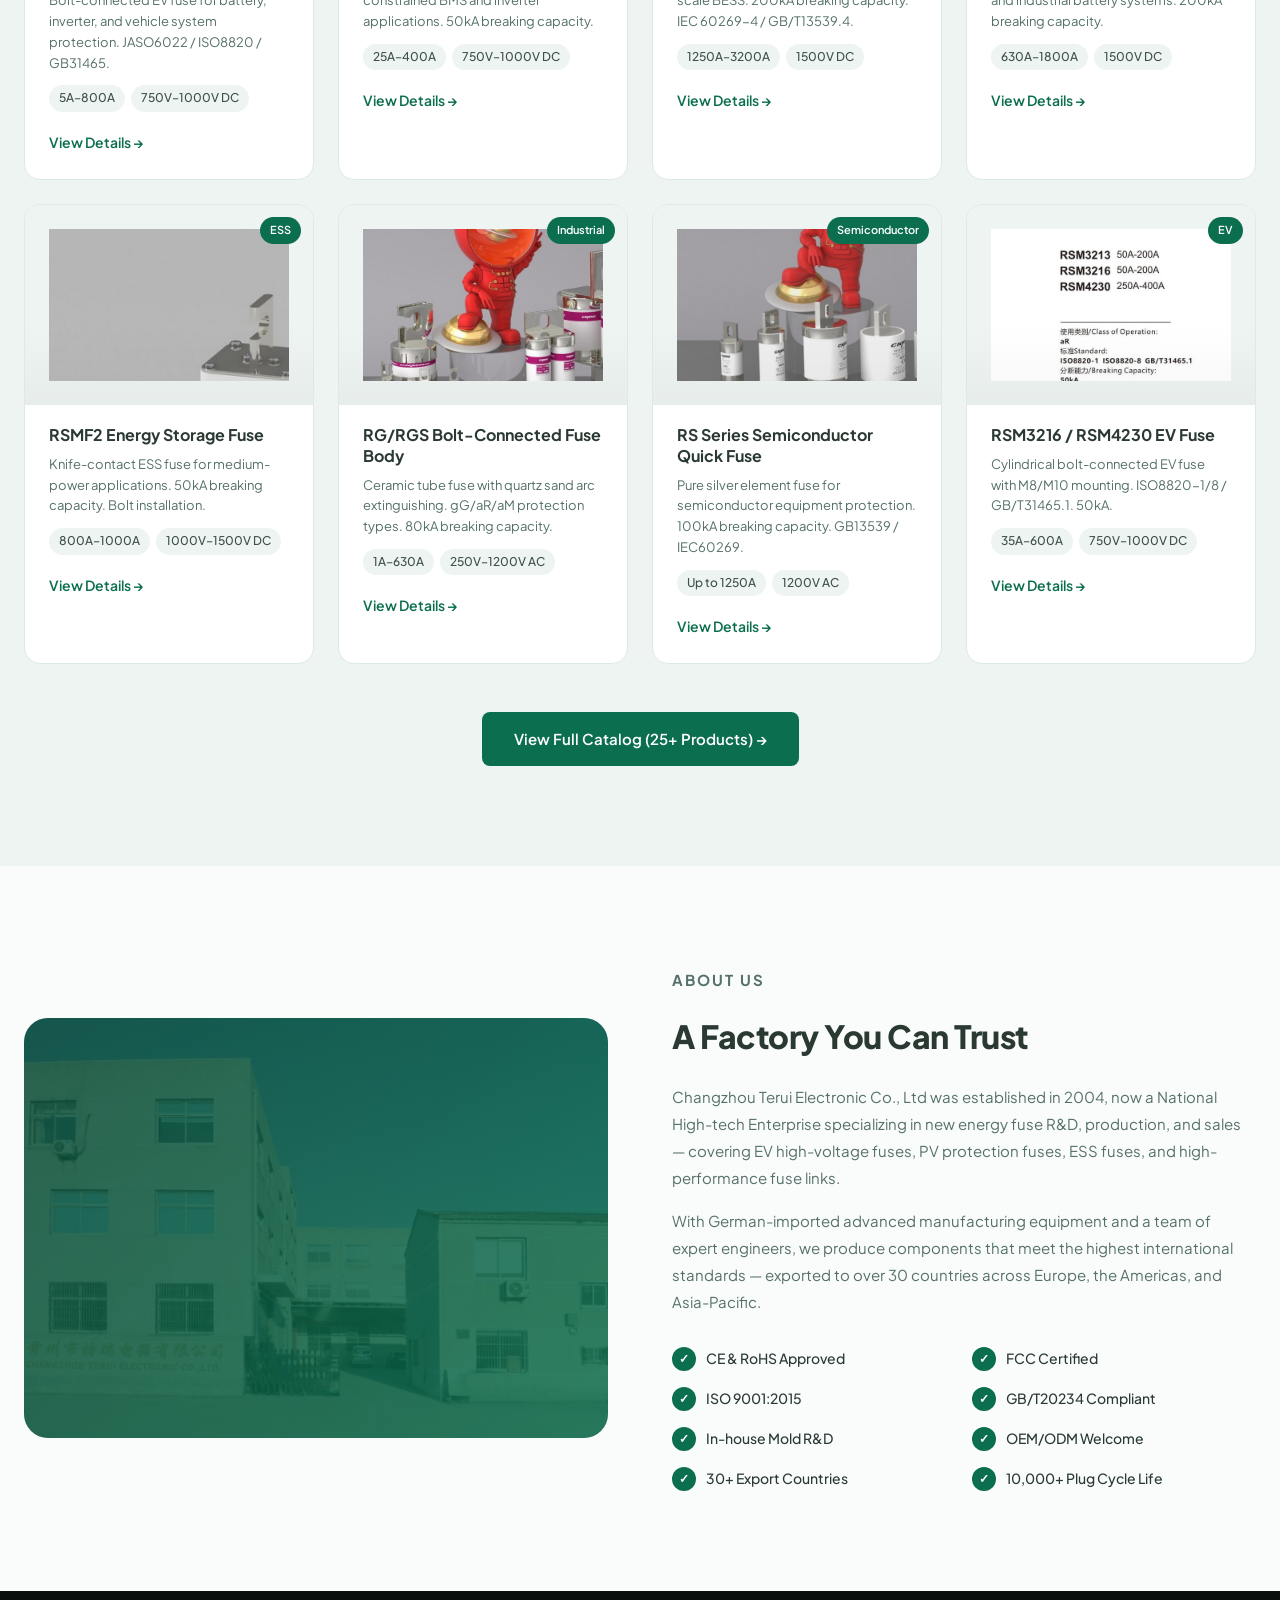
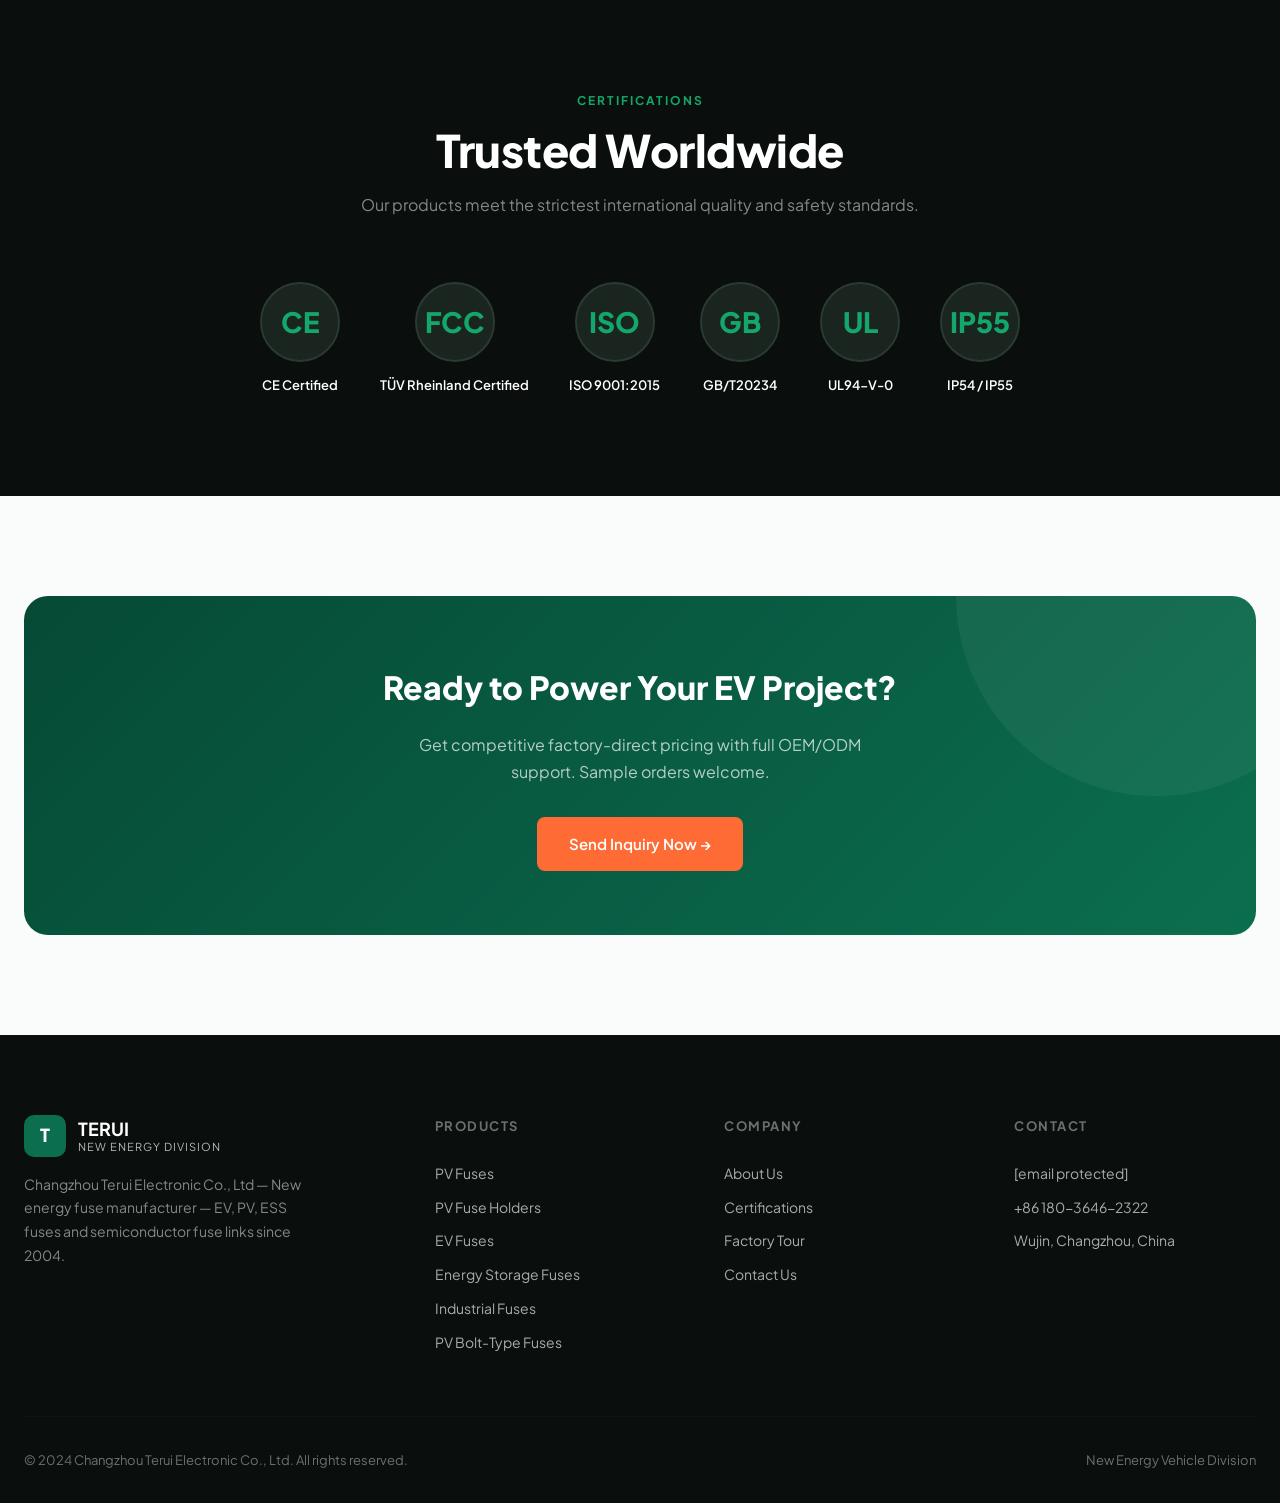
==== commit ca7eb768: "Add files via upload" ====
--- a/index.html
+++ b/index.html
@@ -4,8 +4,8 @@
   <meta charset="UTF-8">
   <meta name="viewport" content="width=device-width, initial-scale=1.0">
   <title>Changzhou Terui Electronic — New Energy Vehicle Fuse Manufacturer</title>
-  <meta name="description" content="Leading manufacturer of new energy vehicle fuses, EV charging connectors, high-voltage wire harnesses, and terminal pins. CE, FCC, ISO 9001 certified. OEM/ODM welcome.">
-  <meta name="keywords" content="EV fuse, new energy vehicle fuse, high-voltage fuse, EV charging connector, GB DC socket, CCS2 connector, wire harness, automotive fuse manufacturer, China fuse factory">
+  <meta name="description" content="Leading manufacturer of new energy fuses — EV high-voltage fuses, PV fuses, ESS fuses, semiconductor fuse links. IATF 16949, CE, RoHS certified. OEM/ODM welcome.">
+  <meta name="keywords" content="EV fuse, new energy fuse, high-voltage fuse, photovoltaic fuse, PV fuse, energy storage fuse, ESS fuse, semiconductor fuse, fuse manufacturer, China fuse factory">
   <link rel="stylesheet" href="css/style.css">
   <link rel="icon" type="image/svg+xml" href="data:image/svg+xml,%3Csvg xmlns='http://www.w3.org/2000/svg' viewBox='0 0 32 32'%3E%3Crect width='32' height='32' rx='8' fill='%230B6E4F'/%3E%3Ctext x='50%25' y='55%25' dominant-baseline='middle' text-anchor='middle' font-family='sans-serif' font-weight='800' font-size='16' fill='white'%3ET%3C/text%3E%3C/svg%3E">
 </head>
@@ -132,7 +132,7 @@
       <div class="feature-card fade-up">
         <div class="feature-icon">⚙️</div>
         <h3>OEM & ODM Services</h3>
-        <p>Flexible customization capabilities for charging connectors, harness assemblies, and fuse configurations. Low MOQ available for sample evaluation.</p>
+        <p>Flexible customization for fuse ratings, voltage classes, mounting types, and special application requirements. Low MOQ available for sample evaluation.</p>
       </div>
       <div class="feature-card fade-up">
         <div class="feature-icon">🛡️</div>
@@ -397,5 +397,10 @@
 </footer>
 
 <!-- WhatsApp Float -->
-<a href="https://wa.me/8618036462322?text=Hi%2C%20I'm%20interested%20in%20your%20EV%20charging%20products." class="whatsapp-float" target="_blank" rel="noopener" aria-label="Chat on WhatsApp">
-  <svg width="28" height="28" viewBox="0 0 24 24" fill="white"><path d="M17.472 14.382c-.297-.149-1.758-.867-2.03-.967-.273-.099-.471-.148-.67.15-.197.297-.767.966-.94 1.164-.173.199-.347.223-.644.075-.297-.15-1.255-.463-2.39-1.475-.883-.788-1.48-1.761-1.653-2.059-.173-.297-.018-.458.13-.606.134-.133.298-.347.446-.52.149-.174.198-.298.298-.497.099-.198.05-.371-.025-.52-.075-.149-.669-1.612-.916-2.207-.242-.579-.487-.5-.669-.51-.173-.008-.371-.01-.57-.01-.198 0-.52.074-.792.372-.272.297-1.04 1.016-1.04 2.479 0 1.462 1.065 2.875 1.213 3.074.149.198 2.096 3.2 5.077 4.487.709.306 1.262.489 1.694.625.712.227 1.36.195 1.871.118.571-.085 1.758-.719 2.006-1.413.248-.694.248-1.289.173-1.413-.074-.124-.272-.198-.57-.347m-5.421 7.403h-.004a9.87 9.87 0 01-5.031-1.378l-.361-.214-3.741.982.998-3.648-.235-.374a9.86 9.86 0 01-1.51-5.26c.001-5.45 4.436-9.884 9.888-9.884 2.64 0 5.122 1.03 6.988 2.898a9.825 9.825 0 012.893 6.994c-.003 5.45-4.437 9.884-9.885 9.884m8.413-18.297A11.815 11.815 0 0012.05 0C5.495 0 .16 5.335.157 11.892c0 2.096.547 4.142 1.588 5.945L.057 24l6.305-1.654a11.882 11.882 0 005.683 1.448h.+<a href="https://wa.me/8618036462322?text=Hi%2C%20I'm%20interested%20in%20your%20EV%20charging%20products." class="whatsapp-float" target="_blank" rel="noopener" aria-label="WhatsApp">
+  <svg width="28" height="28" viewBox="0 0 24 24" fill="white"><path d="M17.472 14.382c-.297-.149-1.758-.867-2.03-.967-.273-.099-.471-.148-.67.15-.197.297-.767.966-.94 1.164-.173.199-.347.223-.644.075-.297-.15-1.255-.463-2.39-1.475-.883-.788-1.48-1.761-1.653-2.059-.173-.297-.018-.458.13-.606.134-.133.298-.347.446-.52.149-.174.198-.298.298-.497.099-.198.05-.371-.025-.52-.075-.149-.669-1.612-.916-2.207-.242-.579-.487-.5-.669-.51-.173-.008-.371-.01-.57-.01-.198 0-.52.074-.792.372-.272.297-1.04 1.016-1.04 2.479 0 1.462 1.065 2.875 1.213 3.074.149.198 2.096 3.2 5.077 4.487.709.306 1.262.489 1.694.625.712.227 1.36.195 1.871.118.571-.085 1.758-.719 2.006-1.413.248-.694.248-1.289.173-1.413-.074-.124-.272-.198-.57-.347m-5.421 7.403h-.004a9.87 9.87 0 01-5.031-1.378l-.361-.214-3.741.982.998-3.648-.235-.374a9.86 9.86 0 01-1.51-5.26c.001-5.45 4.436-9.884 9.888-9.884 2.64 0 5.122 1.03 6.988 2.898a9.825 9.825 0 012.893 6.994c-.003 5.45-4.437 9.884-9.885 9.884m8.413-18.297A11.815 11.815 0 0012.05 0C5.495 0 .16 5.335.157 11.892c0 2.096.547 4.142 1.588 5.945L.057 24l6.305-1.654a11.882 11.882 0 005.683 1.448h.005c6.554 0 11.89-5.335 11.893-11.893a11.821 11.821 0 00-3.48-8.413z"/></svg>
+</a>
+
+<script src="js/main.js"></script>
+</body>
+</html>
